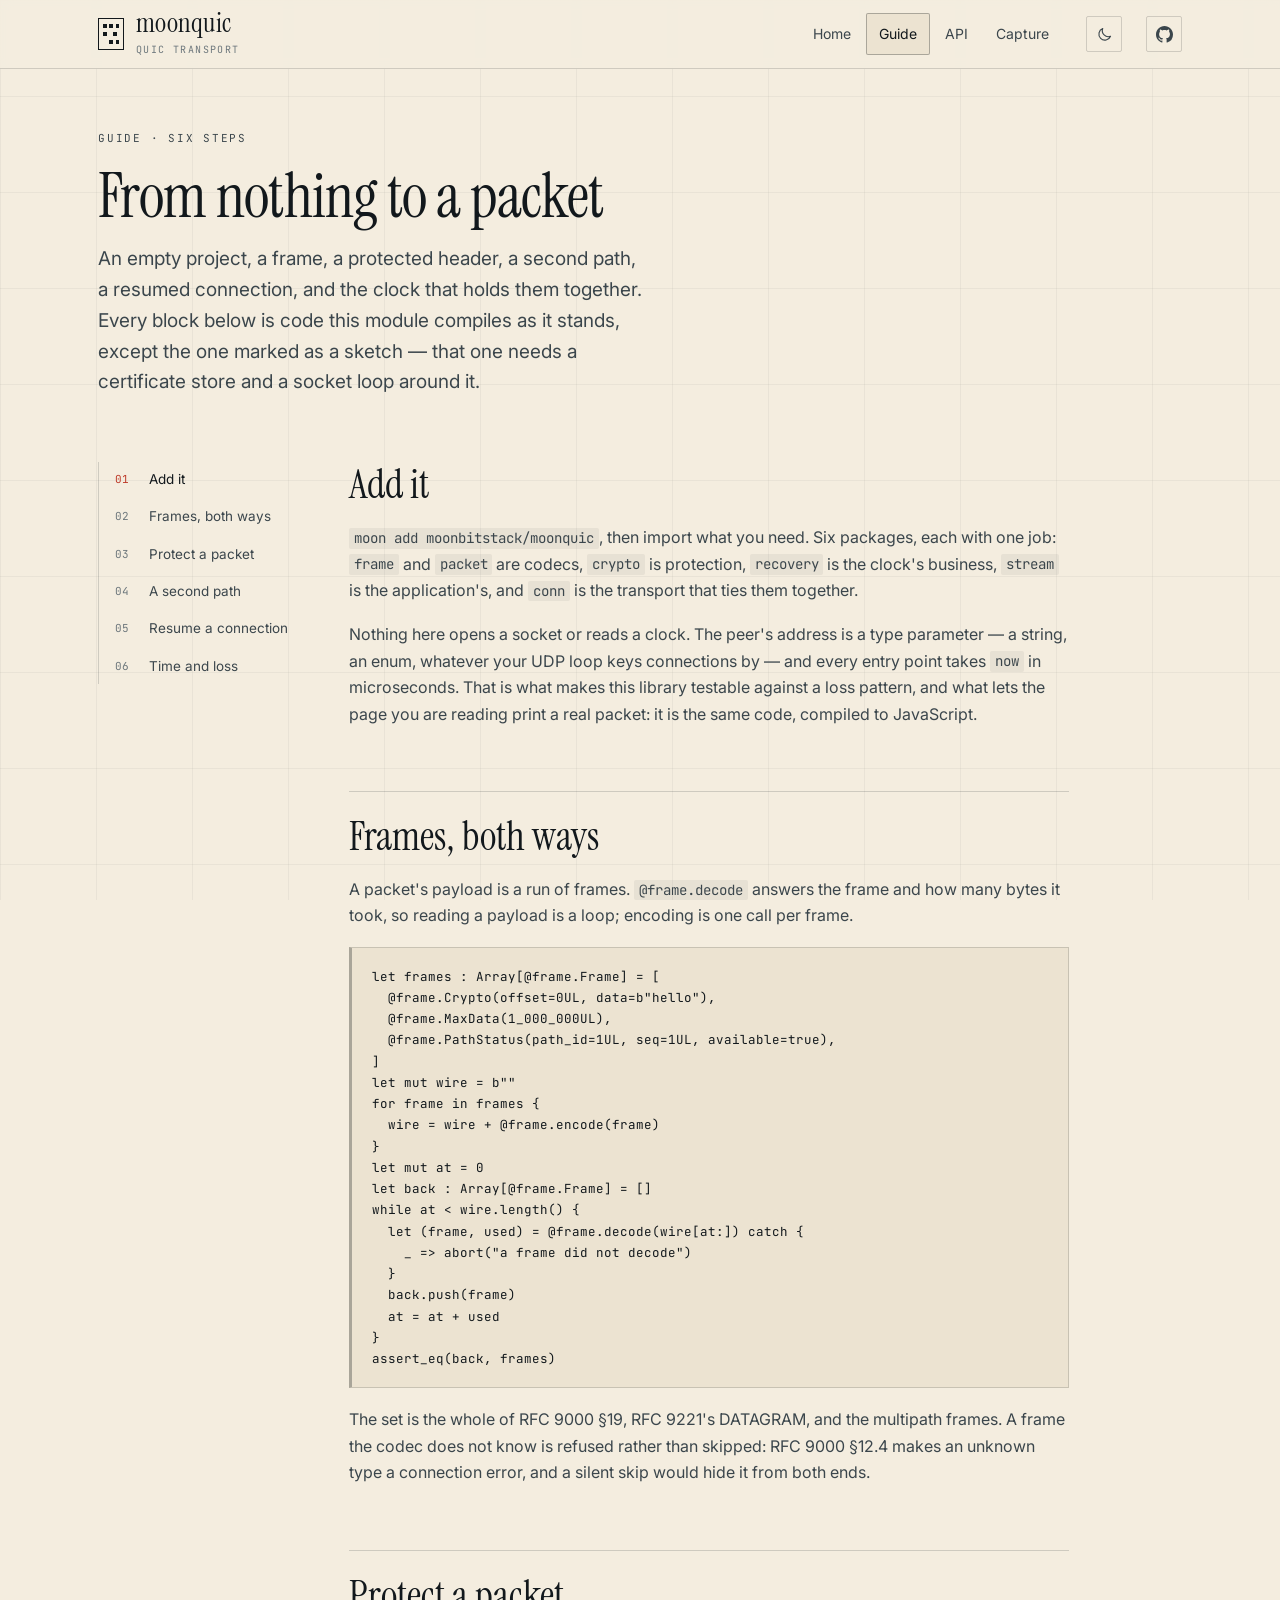
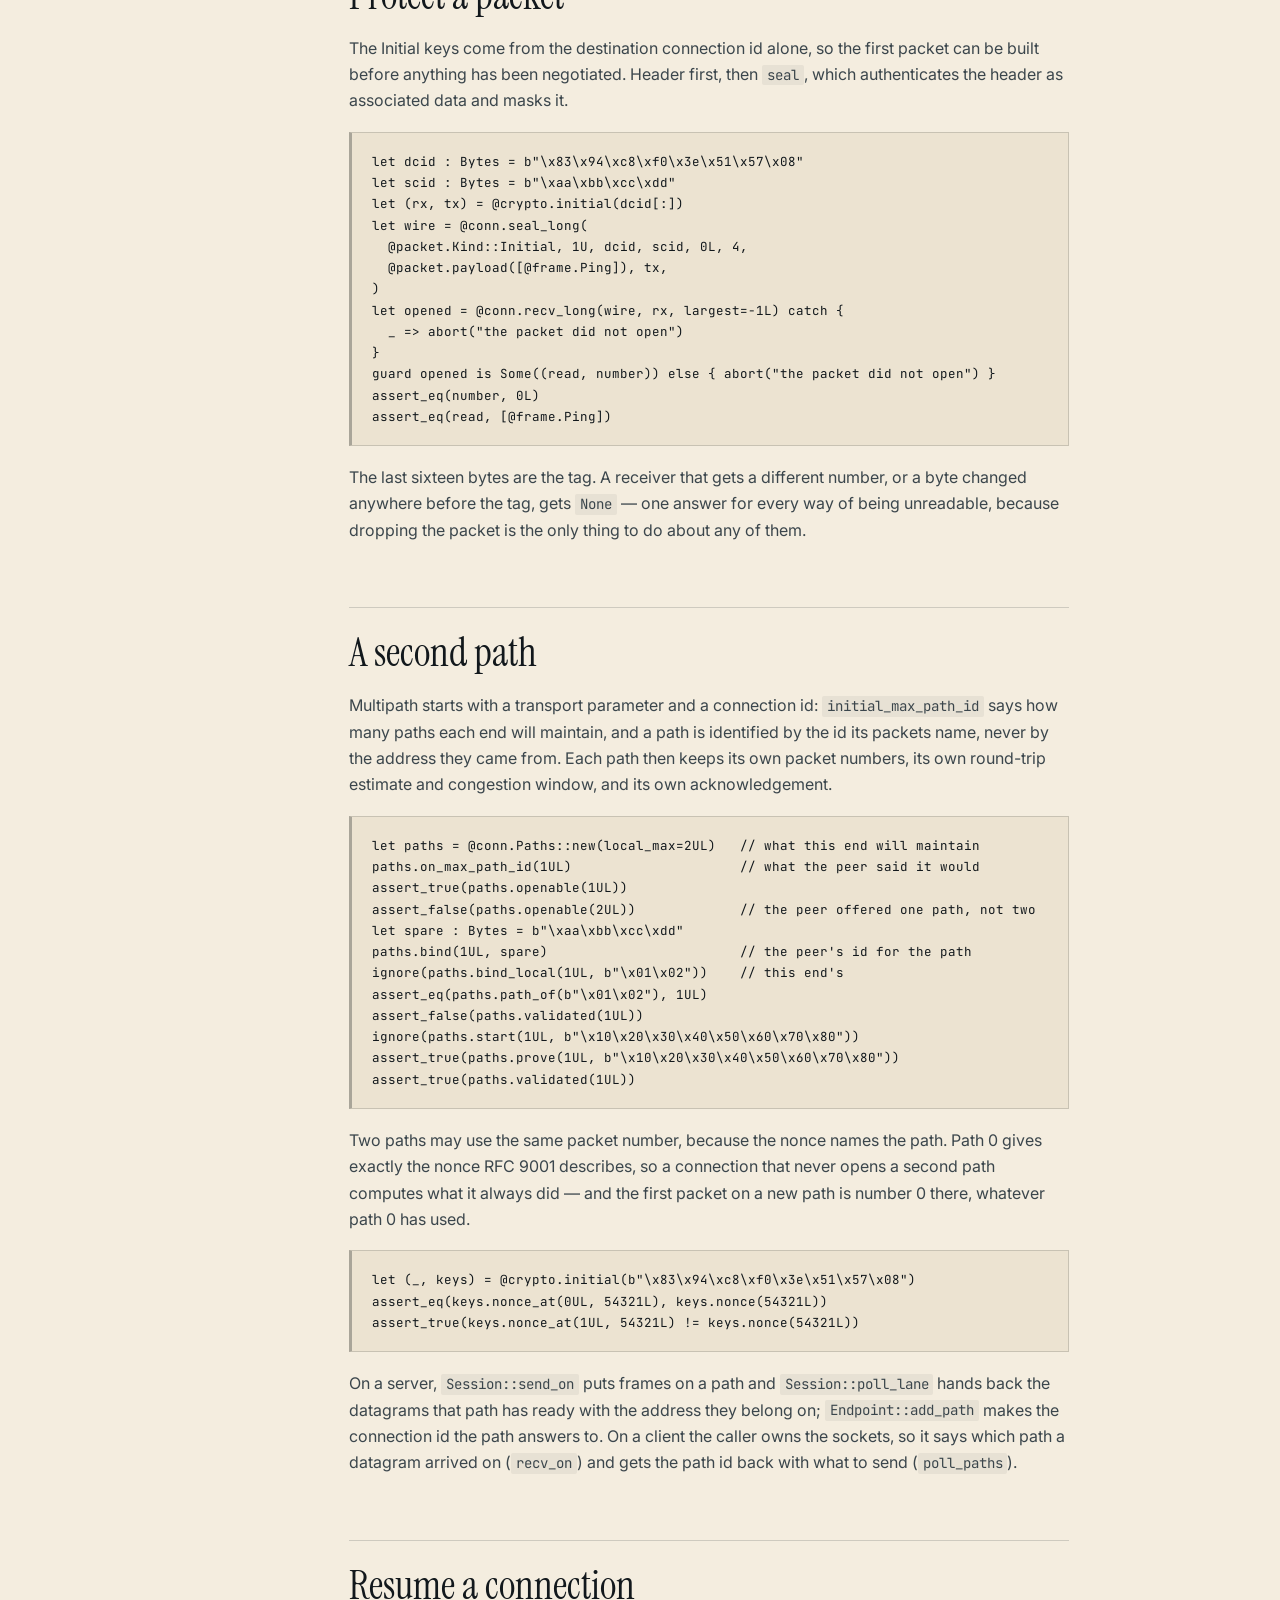
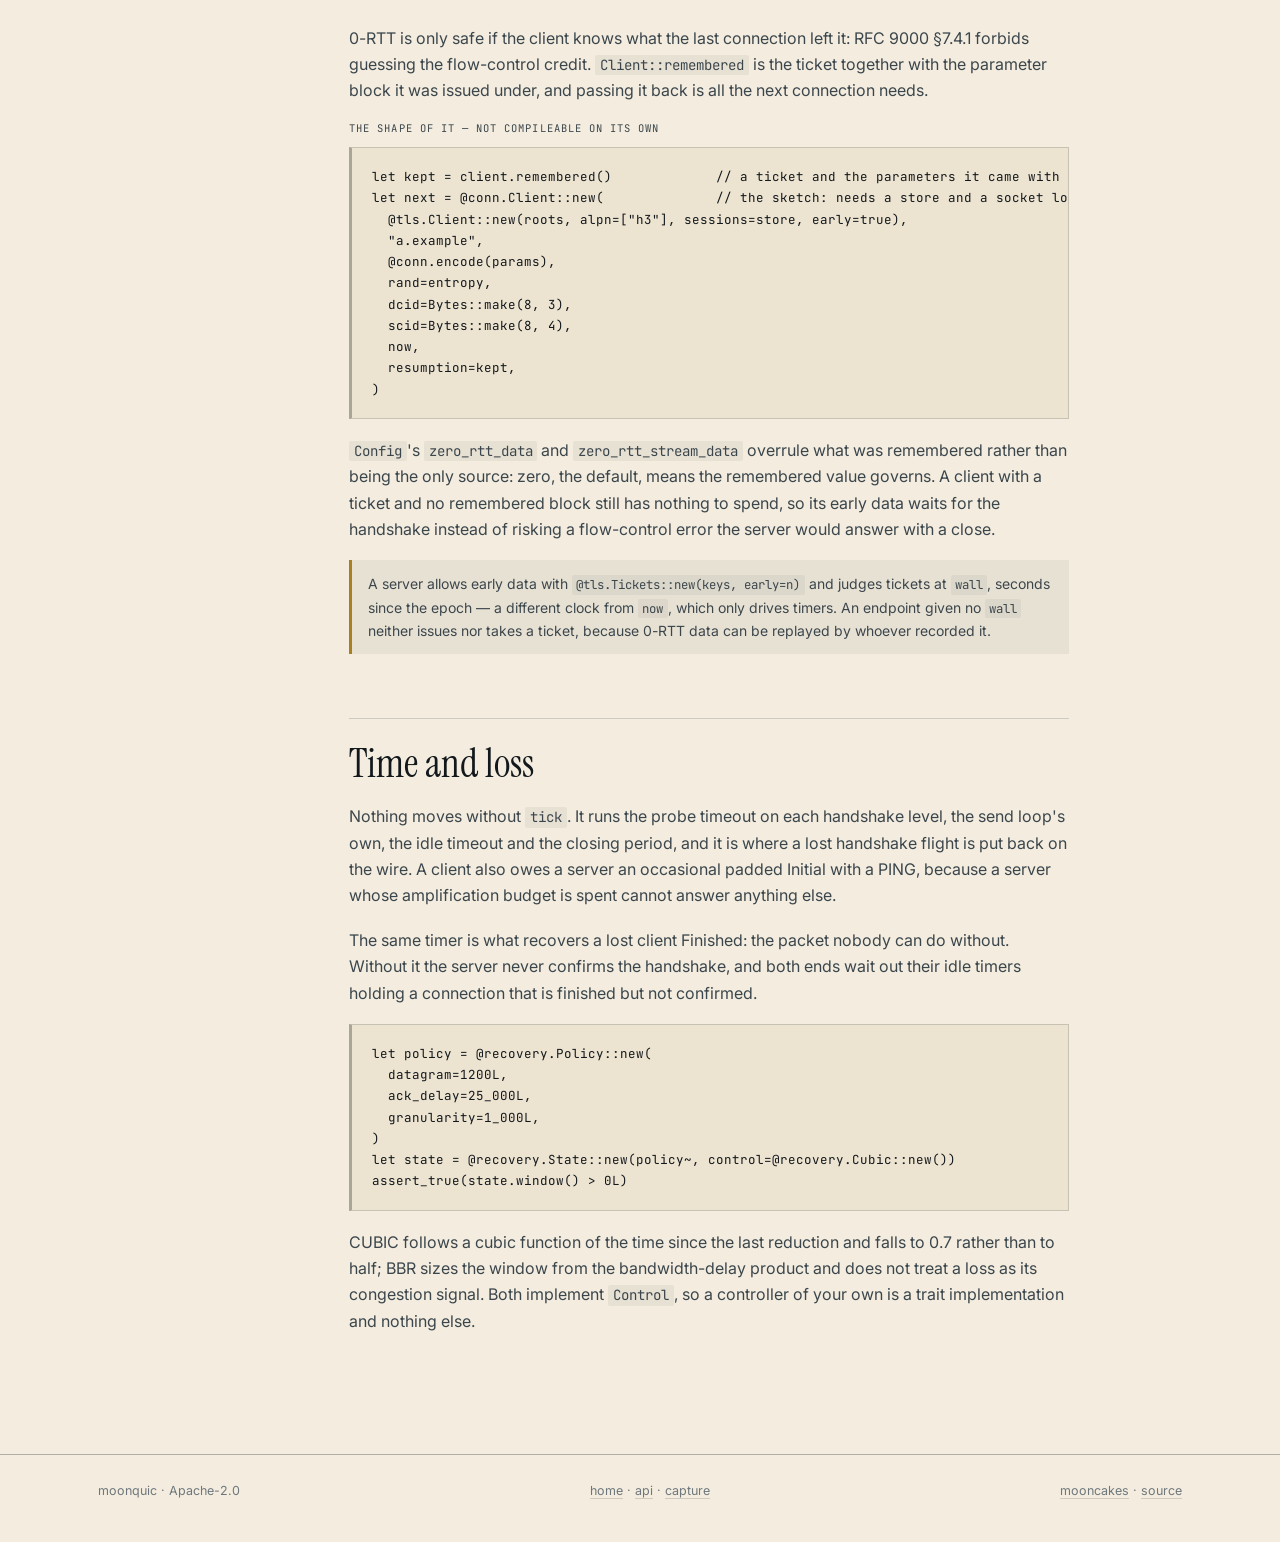
==== docs/guide.html @ 088bb5c2 "feat(docs): a site that treats a packet as a punched card. The design is the protocol's own shape. A" ====
<!doctype html>
<html lang="en" data-theme="light">
<head>
<meta charset="utf-8">
<meta name="viewport" content="width=device-width, initial-scale=1">
<title>Guide — moonquic</title>
<meta name="description" content="From an empty project to a packet, a protected header, a second path and a resumed connection, in the order a reader needs them.">
<meta name="theme-color" content="#f4eddf">
<link rel="icon" href="data:image/svg+xml,%3Csvg xmlns='http://www.w3.org/2000/svg' viewBox='0 0 32 32'%3E%3Crect width='32' height='32' fill='%23f4eddf'/%3E%3Cg fill='%2312181c'%3E%3Crect x='6' y='7' width='5' height='5'/%3E%3Crect x='14' y='7' width='5' height='5'/%3E%3Crect x='22' y='7' width='4' height='5'/%3E%3Crect x='6' y='19' width='5' height='5'/%3E%3Crect x='18' y='19' width='5' height='5'/%3E%3C/g%3E%3C/svg%3E">
<script>
  (function () {
    var KEY = "moonquic-theme", root = document.documentElement;
    var entry = performance.getEntriesByType("navigation")[0];
    try { if (entry && entry.type === "reload") sessionStorage.removeItem(KEY); } catch (e) {}
    var value = null;
    try { value = sessionStorage.getItem(KEY); } catch (e) {}
    if (!value) {
      value = window.matchMedia("(prefers-color-scheme: dark)").matches ? "dark" : "light";
    }
    root.dataset.theme = value;
  })();
</script>
<link rel="preconnect" href="https://fonts.googleapis.com">
<link rel="preconnect" href="https://fonts.gstatic.com" crossorigin>
<link rel="stylesheet" href="https://fonts.googleapis.com/css2?family=Instrument+Serif:ital@0;1&family=Inter:wght@400;500&family=JetBrains+Mono:wght@400;500&display=swap">
<link rel="stylesheet" href="assets/style.css">
</head>
<body>
<a class="skip" href="#main">Skip to content</a>

<header class="masthead">
  <div class="shell masthead__inner">
    <a class="brand" href="./" aria-label="moonquic, home">
      <svg class="brand__mark" viewBox="0 0 26 32" aria-hidden="true">
        <rect x="0.5" y="0.5" width="25" height="31" fill="none" stroke="currentColor" stroke-width="1"></rect>
        <g fill="currentColor">
          <rect x="5" y="6" width="4" height="4"></rect>
          <rect x="11" y="6" width="4" height="4"></rect>
          <rect x="18" y="6" width="3" height="4"></rect>
          <rect x="5" y="14" width="4" height="4"></rect>
          <rect x="15" y="14" width="4" height="4"></rect>
          <rect x="11" y="22" width="4" height="4"></rect>
          <rect x="18" y="22" width="3" height="4"></rect>
        </g>
      </svg>
      <span>
        <span class="brand__word">moonquic</span>
        <span class="brand__sub">quic transport</span>
      </span>
    </a>
    <nav class="nav" aria-label="Sections">
      <a href="./">Home</a>
      <a href="guide.html" aria-current="page">Guide</a>
      <a href="api.html">API</a>
      <a href="capture.html">Capture</a>
    </nav>
    <button class="iconbtn" type="button" data-theme-toggle aria-label="Switch theme" aria-pressed="false">
      <svg class="iconbtn__sun" viewBox="0 0 24 24" fill="none" stroke="currentColor" stroke-width="1.6" stroke-linecap="round" aria-hidden="true">
        <circle cx="12" cy="12" r="4.2"></circle>
        <path d="M12 2.6v2.2M12 19.2v2.2M2.6 12h2.2M19.2 12h2.2M5.3 5.3l1.6 1.6M17.1 17.1l1.6 1.6M18.7 5.3l-1.6 1.6M6.9 17.1l-1.6 1.6"></path>
      </svg>
      <svg class="iconbtn__moon" viewBox="0 0 24 24" fill="none" stroke="currentColor" stroke-width="1.6" stroke-linecap="round" stroke-linejoin="round" aria-hidden="true">
        <path d="M20.5 14.5A8.5 8.5 0 0 1 9.5 3.5a8.5 8.5 0 1 0 11 11z"></path>
      </svg>
    </button>
    <a class="iconbtn" href="https://github.com/moonbitstack/moonquic" aria-label="Repository on GitHub" title="Repository on GitHub">
      <svg viewBox="0 0 16 16" aria-hidden="true"><path fill="currentColor" d="M8 0C3.58 0 0 3.58 0 8c0 3.54 2.29 6.53 5.47 7.59.4.07.55-.17.55-.38 0-.19-.01-.82-.01-1.49-2.01.37-2.53-.49-2.69-.94-.09-.23-.48-.94-.82-1.13-.28-.15-.68-.52-.01-.53.63-.01 1.08.58 1.23.82.72 1.21 1.87.87 2.33.66.07-.52.28-.87.51-1.07-1.78-.2-3.64-.89-3.64-3.95 0-.87.31-1.59.82-2.15-.08-.2-.36-1.02.08-2.12 0 0 .67-.21 2.2.82.64-.18 1.32-.27 2-.27.68 0 1.36.09 2 .27 1.53-1.04 2.2-.82 2.2-.82.44 1.1.16 1.92.08 2.12.51.56.82 1.27.82 2.15 0 3.07-1.87 3.75-3.65 3.95.29.25.54.73.54 1.48 0 1.07-.01 1.93-.01 2.2 0 .21.15.46.55.38A8.013 8.013 0 0 0 16 8c0-4.42-3.58-8-8-8z"></path></svg>
    </a>
  </div>
</header>

<main id="main">
  <div class="shell" style="padding-block:clamp(36px,5vw,60px) 0">
    <header style="max-width:70ch">
      <p class="kicker">guide · six steps</p>
      <h1 class="display" style="font-size:clamp(38px,5.4vw,62px)">From nothing to a packet</h1>
      <p class="lead" style="margin-top:16px">An empty project, a frame, a protected header, a second
        path, a resumed connection, and the clock that holds them together. Every block below is code
        this module compiles as it stands, except the one marked as a sketch — that one needs a
        certificate store and a socket loop around it.</p>
    </header>
  </div>
  <div class="shell doc">
    <nav class="rail" aria-label="This page">
      <ol>
        <li><a href="#install">Add it</a></li>
        <li><a href="#frames">Frames, both ways</a></li>
        <li><a href="#protect">Protect a packet</a></li>
        <li><a href="#paths">A second path</a></li>
        <li><a href="#resume">Resume a connection</a></li>
        <li><a href="#time">Time and loss</a></li>
      </ol>
    </nav>

    <div class="prose">
      <h2 id="install">Add it</h2>
      <p><code>moon add moonbitstack/moonquic</code>, then import what you need. Six packages, each
        with one job: <code>frame</code> and <code>packet</code> are codecs, <code>crypto</code> is
        protection, <code>recovery</code> is the clock's business, <code>stream</code> is the
        application's, and <code>conn</code> is the transport that ties them together.</p>
      <p>Nothing here opens a socket or reads a clock. The peer's address is a type parameter — a
        string, an enum, whatever your UDP loop keys connections by — and every entry point takes
        <code>now</code> in microseconds. That is what makes this library testable against a loss
        pattern, and what lets the page you are reading print a real packet: it is the same code,
        compiled to JavaScript.</p>

      <h2 id="frames">Frames, both ways</h2>
      <p>A packet's payload is a run of frames. <code>@frame.decode</code> answers the frame and how
        many bytes it took, so reading a payload is a loop; encoding is one call per frame.</p>
<pre class="scroll"><code>let frames : Array[@frame.Frame] = [
  @frame.Crypto(offset=0UL, data=b"hello"),
  @frame.MaxData(1_000_000UL),
  @frame.PathStatus(path_id=1UL, seq=1UL, available=true),
]
let mut wire = b""
for frame in frames {
  wire = wire + @frame.encode(frame)
}
let mut at = 0
let back : Array[@frame.Frame] = []
while at &lt; wire.length() {
  let (frame, used) = @frame.decode(wire[at:]) catch {
    _ => abort("a frame did not decode")
  }
  back.push(frame)
  at = at + used
}
assert_eq(back, frames)</code></pre>
      <p>The set is the whole of RFC 9000 §19, RFC 9221's DATAGRAM, and the multipath frames. A frame
        the codec does not know is refused rather than skipped: RFC 9000 §12.4 makes an unknown type a
        connection error, and a silent skip would hide it from both ends.</p>

      <h2 id="protect">Protect a packet</h2>
      <p>The Initial keys come from the destination connection id alone, so the first packet can be
        built before anything has been negotiated. Header first, then <code>seal</code>, which
        authenticates the header as associated data and masks it.</p>
<pre class="scroll"><code>let dcid : Bytes = b"\x83\x94\xc8\xf0\x3e\x51\x57\x08"
let scid : Bytes = b"\xaa\xbb\xcc\xdd"
let (rx, tx) = @crypto.initial(dcid[:])
let wire = @conn.seal_long(
  @packet.Kind::Initial, 1U, dcid, scid, 0L, 4,
  @packet.payload([@frame.Ping]), tx,
)
let opened = @conn.recv_long(wire, rx, largest=-1L) catch {
  _ => abort("the packet did not open")
}
guard opened is Some((read, number)) else { abort("the packet did not open") }
assert_eq(number, 0L)
assert_eq(read, [@frame.Ping])</code></pre>
      <p>The last sixteen bytes are the tag. A receiver that gets a different number, or a byte
        changed anywhere before the tag, gets <code>None</code> — one answer for every way of being
        unreadable, because dropping the packet is the only thing to do about any of them.</p>

      <h2 id="paths">A second path</h2>
      <p>Multipath starts with a transport parameter and a connection id: <code>initial_max_path_id</code>
        says how many paths each end will maintain, and a path is identified by the id its packets
        name, never by the address they came from. Each path then keeps its own packet numbers, its own
        round-trip estimate and congestion window, and its own acknowledgement.</p>
<pre class="scroll"><code>let paths = @conn.Paths::new(local_max=2UL)   // what this end will maintain
paths.on_max_path_id(1UL)                     // what the peer said it would
assert_true(paths.openable(1UL))
assert_false(paths.openable(2UL))             // the peer offered one path, not two
let spare : Bytes = b"\xaa\xbb\xcc\xdd"
paths.bind(1UL, spare)                        // the peer's id for the path
ignore(paths.bind_local(1UL, b"\x01\x02"))    // this end's
assert_eq(paths.path_of(b"\x01\x02"), 1UL)
assert_false(paths.validated(1UL))
ignore(paths.start(1UL, b"\x10\x20\x30\x40\x50\x60\x70\x80"))
assert_true(paths.prove(1UL, b"\x10\x20\x30\x40\x50\x60\x70\x80"))
assert_true(paths.validated(1UL))</code></pre>
      <p>Two paths may use the same packet number, because the nonce names the path. Path 0 gives
        exactly the nonce RFC 9001 describes, so a connection that never opens a second path computes
        what it always did — and the first packet on a new path is number 0 there, whatever path 0 has
        used.</p>
<pre class="scroll"><code>let (_, keys) = @crypto.initial(b"\x83\x94\xc8\xf0\x3e\x51\x57\x08")
assert_eq(keys.nonce_at(0UL, 54321L), keys.nonce(54321L))
assert_true(keys.nonce_at(1UL, 54321L) != keys.nonce(54321L))</code></pre>
      <p>On a server, <code>Session::send_on</code> puts frames on a path and
        <code>Session::poll_lane</code> hands back the datagrams that path has ready with the address
        they belong on; <code>Endpoint::add_path</code> makes the connection id the path answers to. On
        a client the caller owns the sockets, so it says which path a datagram arrived on
        (<code>recv_on</code>) and gets the path id back with what to send (<code>poll_paths</code>).</p>

      <h2 id="resume">Resume a connection</h2>
      <p>0-RTT is only safe if the client knows what the last connection left it: RFC 9000 §7.4.1
        forbids guessing the flow-control credit. <code>Client::remembered</code> is the ticket
        together with the parameter block it was issued under, and passing it back is all the next
        connection needs.</p>
<p class="sketchlabel">The shape of it — not compileable on its own</p>
<pre class="scroll"><code>let kept = client.remembered()             // a ticket and the parameters it came with
let next = @conn.Client::new(              // the sketch: needs a store and a socket loop
  @tls.Client::new(roots, alpn=["h3"], sessions=store, early=true),
  "a.example",
  @conn.encode(params),
  rand=entropy,
  dcid=Bytes::make(8, 3),
  scid=Bytes::make(8, 4),
  now,
  resumption=kept,
)</code></pre>
      <p><code>Config</code>'s <code>zero_rtt_data</code> and <code>zero_rtt_stream_data</code> overrule
        what was remembered rather than being the only source: zero, the default, means the remembered
        value governs. A client with a ticket and no remembered block still has nothing to spend, so
        its early data waits for the handshake instead of risking a flow-control error the server would
        answer with a close.</p>
      <p class="note">A server allows early data with <code>@tls.Tickets::new(keys, early=n)</code> and
        judges tickets at <code>wall</code>, seconds since the epoch — a different clock from
        <code>now</code>, which only drives timers. An endpoint given no <code>wall</code> neither
        issues nor takes a ticket, because 0-RTT data can be replayed by whoever recorded it.</p>

      <h2 id="time">Time and loss</h2>
      <p>Nothing moves without <code>tick</code>. It runs the probe timeout on each handshake level,
        the send loop's own, the idle timeout and the closing period, and it is where a lost handshake
        flight is put back on the wire. A client also owes a server an occasional padded Initial with a
        PING, because a server whose amplification budget is spent cannot answer anything else.</p>
      <p>The same timer is what recovers a lost client Finished: the packet nobody can do without.
        Without it the server never confirms the handshake, and both ends wait out their idle timers
        holding a connection that is finished but not confirmed.</p>
<pre class="scroll"><code>let policy = @recovery.Policy::new(
  datagram=1200L,
  ack_delay=25_000L,
  granularity=1_000L,
)
let state = @recovery.State::new(policy~, control=@recovery.Cubic::new())
assert_true(state.window() > 0L)</code></pre>
      <p>CUBIC follows a cubic function of the time since the last reduction and falls to 0.7 rather
        than to half; BBR sizes the window from the bandwidth-delay product and does not treat a loss
        as its congestion signal. Both implement <code>Control</code>, so a controller of your own is
        a trait implementation and nothing else.</p>
    </div>
  </div>
</main>

<footer class="colophon">
  <div class="shell colophon__row">
    <span>moonquic · Apache-2.0</span>
    <span><a href="./">home</a> · <a href="api.html">api</a> · <a href="capture.html">capture</a></span>
    <span><a href="https://mooncakes.io/docs/moonbitstack/moonquic">mooncakes</a> · <a href="https://github.com/moonbitstack/moonquic">source</a></span>
  </div>
</footer>

<script src="assets/theme.js" defer></script>
<script>
  (function () {
    var links = Array.prototype.slice.call(document.querySelectorAll(".rail a"));
    var targets = links
      .map(function (link) {
        return document.getElementById(link.getAttribute("href").slice(1));
      })
      .filter(Boolean);
    if (!targets.length) {
      return;
    }
    var mark = function () {
      var at = window.scrollY + 140;
      var here = 0;
      targets.forEach(function (target, index) {
        if (target.offsetTop <= at) {
          here = index;
        }
      });
      links.forEach(function (link, index) {
        link.classList.toggle("is-here", index === here);
      });
    };
    window.addEventListener("scroll", mark, { passive: true });
    mark();
  })();
</script>
</body>
</html>
---- docs/assets/style.css ----
/* moonquic — a printed manual for a wire protocol.
   Paper, ink, and three signal colours: zhu for path 0, qing for path 1, jin for 0-RTT. */

:root {
  color-scheme: light dark;
  --paper: #f4eddf;
  --paper-2: #ece3d1;
  --paper-3: #e2d7c1;
  --ink: #12181c;
  --ink-2: #3b464c;
  --ink-3: #6d777c;
  --rule: rgba(18, 24, 28, 0.16);
  --rule-2: rgba(18, 24, 28, 0.3);
  --zhu: #bd3a29;
  --qing: #1c6a66;
  --jin: #a8801f;
  --shade: rgba(18, 24, 28, 0.05);
  --card: #f7f1e3;
  --hole: #16262e;
  --serif: "Instrument Serif", "Iowan Old Style", Georgia, serif;
  --sans: "Inter", "Helvetica Neue", Arial, sans-serif;
  --mono: "JetBrains Mono", "SFMono-Regular", Consolas, monospace;
  --step: 8px;
}

html[data-theme="dark"] {
  --paper: #0e1417;
  --paper-2: #151d21;
  --paper-3: #1d262b;
  --ink: #ece5d7;
  --ink-2: #bdb6a8;
  --ink-3: #83817a;
  --rule: rgba(236, 229, 215, 0.18);
  --rule-2: rgba(236, 229, 215, 0.34);
  --zhu: #e0654f;
  --qing: #56b0a7;
  --jin: #dcb057;
  --shade: rgba(236, 229, 215, 0.06);
  --card: #e8dfcc;
  --hole: #101a20;
}

*,
*::before,
*::after {
  box-sizing: border-box;
}

html {
  font-variant-ligatures: no-contextual;
  scroll-behavior: smooth;
}

button,
input,
select,
textarea {
  font-variant-ligatures: no-contextual;
}

@supports selector(::-webkit-scrollbar) {
  html::-webkit-scrollbar {
    width: 11px;
    height: 11px;
  }

  html::-webkit-scrollbar-track {
    background: var(--paper-2);
    border-left: 1px solid var(--rule);
  }

  html::-webkit-scrollbar-thumb {
    border-radius: 99px;
    border: 3px solid transparent;
    background-clip: content-box;
    background-color: color-mix(in srgb, var(--ink) 26%, transparent);
  }

  html.at-top::-webkit-scrollbar-thumb {
    background-color: transparent;
  }
}

@supports not selector(::-webkit-scrollbar) {
  html {
    scrollbar-width: thin;
    scrollbar-color: color-mix(in srgb, var(--ink) 26%, transparent) transparent;
  }

  html.at-top {
    scrollbar-color: transparent transparent;
  }
}

body {
  margin: 0;
  background: var(--paper);
  color: var(--ink);
  font-family: var(--sans);
  font-size: 16px;
  line-height: 1.65;
  -webkit-font-smoothing: antialiased;
}

/* A hairline grid, the way a technical drawing carries its own measure. */
body::before {
  content: "";
  position: fixed;
  inset: 0;
  pointer-events: none;
  z-index: 0;
  background-image: linear-gradient(to right, var(--rule) 1px, transparent 1px),
    linear-gradient(to bottom, var(--rule) 1px, transparent 1px);
  background-size: calc(var(--step) * 12) calc(var(--step) * 12);
  opacity: 0.28;
}

.shell {
  position: relative;
  z-index: 1;
  width: min(1180px, 100%);
  margin: 0 auto;
  padding-inline: clamp(20px, 4vw, 48px);
}

a {
  color: inherit;
  text-decoration-color: var(--rule-2);
  text-underline-offset: 3px;
}

a:hover {
  text-decoration-color: var(--zhu);
}

.skip {
  position: absolute;
  left: -999px;
}

.skip:focus {
  left: 12px;
  top: 12px;
  background: var(--paper);
  padding: 8px 12px;
  border: 1px solid var(--rule-2);
  z-index: 40;
}

/* ── masthead ─────────────────────────────────────────────────────────── */

.masthead {
  position: sticky;
  top: 0;
  z-index: 30;
  background: color-mix(in srgb, var(--paper) 92%, transparent);
  backdrop-filter: blur(6px);
  border-bottom: 1px solid var(--rule);
}

.masthead__inner {
  display: flex;
  align-items: center;
  gap: 24px;
  height: 68px;
}

.brand {
  display: flex;
  align-items: center;
  gap: 12px;
  text-decoration: none;
  flex: 0 0 auto;
}

.brand__mark {
  width: 26px;
  height: 32px;
  flex: 0 0 auto;
}

.brand__word {
  font-family: var(--serif);
  font-size: 27px;
  line-height: 1;
  letter-spacing: 0.01em;
}

.brand__sub {
  display: block;
  font-family: var(--mono);
  font-size: 10px;
  letter-spacing: 0.14em;
  color: var(--ink-3);
  text-transform: uppercase;
  margin-top: 3px;
}

.nav {
  display: flex;
  gap: 2px;
  margin-inline-start: auto;
  align-items: center;
}

.nav a {
  text-decoration: none;
  font-size: 14px;
  padding: 8px 12px;
  border: 1px solid transparent;
  border-radius: 2px;
  color: var(--ink-2);
}

.nav a:hover {
  color: var(--ink);
  border-color: var(--rule);
}

.nav a[aria-current="page"] {
  color: var(--ink);
  border-color: var(--rule-2);
  background: var(--paper-2);
}

.iconbtn {
  display: inline-flex;
  align-items: center;
  justify-content: center;
  width: 36px;
  height: 36px;
  padding: 0;
  border: 1px solid var(--rule);
  border-radius: 2px;
  background: transparent;
  color: var(--ink-2);
  cursor: pointer;
}

.iconbtn:hover {
  color: var(--ink);
  border-color: var(--rule-2);
}

.iconbtn svg {
  width: 17px;
  height: 17px;
  display: block;
}

/* The icon is where the click takes you: a sun in the dark page, a moon in the light one. */
html[data-theme="light"] .iconbtn__sun,
html[data-theme="dark"] .iconbtn__moon {
  display: none;
}

/* ── type ─────────────────────────────────────────────────────────────── */

.display {
  font-family: var(--serif);
  font-weight: 400;
  font-size: clamp(38px, 5.6vw, 68px);
  line-height: 1.02;
  letter-spacing: -0.015em;
  margin: 0;
}

.kicker {
  font-family: var(--mono);
  font-size: 11px;
  letter-spacing: 0.16em;
  text-transform: uppercase;
  color: var(--ink-2);
  margin: 0 0 18px;
}

.lead {
  font-size: clamp(17px, 1.5vw, 19px);
  line-height: 1.62;
  color: var(--ink-2);
  max-width: 46ch;
  margin: 0;
}

h2 {
  font-family: var(--serif);
  font-weight: 400;
  font-size: clamp(28px, 3.2vw, 40px);
  line-height: 1.1;
  margin: 0 0 12px;
}

h3 {
  font-size: 15px;
  font-weight: 500;
  margin: 0 0 6px;
}

.section {
  padding-block: clamp(56px, 8vw, 104px);
  border-top: 1px solid var(--rule);
}

.section__head {
  display: grid;
  grid-template-columns: minmax(0, 1fr) minmax(0, 1fr);
  gap: 24px;
  align-items: end;
  margin-bottom: clamp(28px, 4vw, 48px);
}

.section__head p {
  margin: 0;
  color: var(--ink-2);
  font-size: 15px;
  max-width: 44ch;
}

code,
kbd {
  font-family: var(--mono);
  font-size: 0.88em;
  background: var(--shade);
  padding: 0.1em 0.34em;
  border-radius: 2px;
  overflow-wrap: anywhere;
}

/* ── hero ─────────────────────────────────────────────────────────────── */

.hero {
  padding-block: clamp(40px, 6vw, 76px) clamp(32px, 5vw, 64px);
}

.hero__grid {
  display: grid;
  grid-template-columns: minmax(0, 0.95fr) minmax(0, 1.05fr);
  gap: clamp(28px, 4vw, 56px);
  align-items: center;
}

.hero__actions {
  display: flex;
  flex-wrap: wrap;
  gap: 10px;
  margin-top: 28px;
}

.btn {
  display: inline-flex;
  align-items: center;
  gap: 8px;
  padding: 11px 18px 12px;
  border: 1px solid var(--rule-2);
  border-radius: 2px;
  font-size: 14px;
  text-decoration: none;
  color: var(--ink);
  background: transparent;
}

.btn:hover {
  background: var(--paper-2);
  border-color: var(--ink-2);
}

.btn--solid {
  background: var(--ink);
  color: var(--paper);
  border-color: var(--ink);
}

.btn--solid:hover {
  background: var(--zhu);
  border-color: var(--zhu);
  color: var(--paper);
}

.cardframe {
  position: relative;
  border: 1px solid var(--rule-2);
  background: var(--paper-2);
  padding: 10px;
}

.cardframe canvas {
  display: block;
  width: 100%;
  aspect-ratio: 1 / 0.78;
  height: auto;
}

.cardframe__cap {
  display: flex;
  flex-wrap: wrap;
  justify-content: space-between;
  gap: 4px 12px;
  font-family: var(--mono);
  font-size: 10px;
  letter-spacing: 0.04em;
  color: var(--ink-3);
  padding: 8px 2px 2px;
  text-transform: none;
}

/* ── three facts ──────────────────────────────────────────────────────── */

.facts {
  display: grid;
  grid-template-columns: repeat(3, minmax(0, 1fr));
  gap: 1px;
  background: var(--rule);
  border: 1px solid var(--rule);
}

.fact {
  background: var(--paper);
  padding: 22px 20px 26px;
}

.fact svg {
  display: block;
  width: 100%;
  height: auto;
  margin-bottom: 16px;
}

.fact p {
  margin: 0;
  font-size: 14px;
  color: var(--ink-2);
}

/* ── tables ───────────────────────────────────────────────────────────── */

table {
  width: 100%;
  border-collapse: collapse;
  font-size: 14px;
}

th,
td {
  text-align: left;
  padding: 11px 14px 11px 0;
  border-bottom: 1px solid var(--rule);
  vertical-align: top;
}

th {
  font-family: var(--mono);
  font-size: 11px;
  letter-spacing: 0.1em;
  text-transform: uppercase;
  color: var(--ink-3);
  font-weight: 400;
  border-bottom-color: var(--rule-2);
}

td code {
  background: none;
  padding: 0;
  font-size: 13px;
}

.tbl-wrap {
  overflow-x: auto;
  min-width: 0;
}

/* ── code blocks ──────────────────────────────────────────────────────── */

pre {
  margin: 0;
  padding: 18px 20px;
  background: var(--paper-2);
  border: 1px solid var(--rule);
  border-left: 3px solid var(--rule-2);
  overflow: auto;
  font-family: var(--mono);
  font-size: 12.5px;
  line-height: 1.7;
  max-width: 100%;
}

pre code {
  background: none;
  padding: 0;
  font-size: inherit;
  white-space: pre;
}

pre.scroll::-webkit-scrollbar,
.scroll::-webkit-scrollbar {
  width: 8px;
  height: 8px;
}

pre.scroll::-webkit-scrollbar-track,
.scroll::-webkit-scrollbar-track {
  background: transparent;
}

pre.scroll::-webkit-scrollbar-thumb,
.scroll::-webkit-scrollbar-thumb {
  background-color: color-mix(in srgb, var(--ink) 16%, transparent);
  border: 2px solid transparent;
  background-clip: content-box;
  border-radius: 99px;
}

pre.scroll:hover::-webkit-scrollbar-thumb,
.scroll:hover::-webkit-scrollbar-thumb {
  background-color: color-mix(in srgb, var(--ink) 34%, transparent);
}

@supports not selector(::-webkit-scrollbar) {
  pre.scroll,
  .scroll {
    scrollbar-width: thin;
    scrollbar-color: color-mix(in srgb, var(--ink) 22%, transparent) transparent;
  }
}

/* ── guide ────────────────────────────────────────────────────────────── */

.doc {
  display: grid;
  grid-template-columns: minmax(0, 200px) minmax(0, 1fr);
  gap: clamp(24px, 4vw, 64px);
  align-items: start;
  padding-block: clamp(36px, 5vw, 64px);
}

.rail {
  position: sticky;
  top: 92px;
  border-left: 1px solid var(--rule);
  padding-left: 16px;
}

.rail ol {
  list-style: none;
  margin: 0;
  padding: 0;
  display: grid;
  gap: 2px;
  counter-reset: step;
}

.rail a {
  display: grid;
  grid-template-columns: 28px minmax(0, 1fr);
  gap: 6px;
  padding: 6px 8px 6px 0;
  text-decoration: none;
  font-size: 13.5px;
  color: var(--ink-2);
  border-bottom: 1px solid transparent;
}

.rail a::before {
  content: counter(step, decimal-leading-zero);
  counter-increment: step;
  font-family: var(--mono);
  font-size: 11px;
  color: var(--ink-3);
  padding-top: 2px;
}

.rail a:hover {
  color: var(--ink);
}

.rail a.is-here {
  color: var(--ink);
}

.rail a.is-here::before {
  color: var(--zhu);
}

.prose {
  max-width: 72ch;
}

.prose > * + * {
  margin-top: 18px;
}

.prose h2 {
  margin-top: 64px;
  padding-top: 22px;
  border-top: 1px solid var(--rule);
  scroll-margin-top: 88px;
}

.prose h2:first-child {
  margin-top: 0;
  padding-top: 0;
  border-top: 0;
}

.prose p,
.prose li {
  color: var(--ink-2);
}

.prose ul,
.prose ol {
  padding-left: 20px;
}

.prose li + li {
  margin-top: 6px;
}

.note {
  border-left: 3px solid var(--jin);
  background: var(--shade);
  padding: 12px 16px;
  font-size: 14px;
  color: var(--ink-2);
}

/* ── capture page ─────────────────────────────────────────────────────── */

.stagebar {
  display: flex;
  flex-wrap: wrap;
  gap: 8px;
  margin-bottom: 22px;
}

.stagebar button {
  font-family: var(--mono);
  font-size: 11.5px;
  letter-spacing: 0.08em;
  text-transform: uppercase;
  padding: 9px 14px;
  border: 1px solid var(--rule-2);
  background: transparent;
  color: var(--ink-2);
  border-radius: 2px;
  cursor: pointer;
}

.stagebar button[aria-pressed="true"] {
  background: var(--ink);
  color: var(--paper);
  border-color: var(--ink);
}

.capture {
  display: grid;
  grid-template-columns: minmax(0, 1.35fr) minmax(0, 1fr);
  gap: clamp(20px, 3vw, 40px);
  align-items: start;
}

.hex {
  font-family: var(--mono);
  font-size: 11.5px;
  line-height: 1.95;
  letter-spacing: -0.01em;
  border: 1px solid var(--rule);
  background: var(--paper-2);
  padding: 16px 18px;
  overflow: auto;
  max-height: 62vh;
}

.hex .row {
  display: grid;
  grid-template-columns: 42px minmax(0, 1fr);
  gap: 12px;
  white-space: nowrap;
}

.hex .off {
  color: var(--ink-3);
  font-size: 11px;
  padding-top: 1px;
}

.byte {
  display: inline-block;
  padding: 0 2px;
  border-radius: 2px;
  cursor: pointer;
  color: var(--ink-2);
}

.byte.even {
  color: var(--ink);
}

.byte.is-on {
  background: var(--ink);
  color: var(--paper);
}

.byte.is-field {
  background: color-mix(in srgb, var(--zhu) 22%, transparent);
  color: var(--ink);
}

.byte.is-tag {
  background: color-mix(in srgb, var(--jin) 24%, transparent);
}

.legend-row {
  display: flex;
  flex-wrap: wrap;
  gap: 14px;
  font-family: var(--mono);
  font-size: 11px;
  color: var(--ink-3);
  margin-top: 12px;
}

.legend-row i {
  display: inline-block;
  width: 9px;
  height: 9px;
  margin-right: 6px;
  vertical-align: baseline;
  border-radius: 1px;
}

.fields {
  border-top: 1px solid var(--rule-2);
}

.fieldrow {
  display: grid;
  grid-template-columns: 19ch minmax(0, 1fr);
  gap: 4px 14px;
  padding: 11px 2px;
  border-bottom: 1px solid var(--rule);
  cursor: pointer;
  background: transparent;
  border-left: 0;
  border-right: 0;
  border-top: 0;
  width: 100%;
  text-align: left;
  font: inherit;
  color: inherit;
}

.fieldrow:hover,
.fieldrow.is-on {
  background: var(--shade);
}

.fieldrow__name {
  font-size: 13px;
  color: var(--ink);
}

.fieldrow__range {
  font-family: var(--mono);
  font-size: 11px;
  color: var(--ink-3);
}

.fieldrow__value {
  grid-column: 1 / -1;
  font-family: var(--mono);
  font-size: 12px;
  color: var(--ink-2);
  overflow-wrap: anywhere;
}

.fieldrow__note {
  grid-column: 1 / -1;
  font-size: 12.5px;
  color: var(--ink-3);
}

.meter {
  font-family: var(--mono);
  font-size: 11px;
  color: var(--ink-3);
  display: flex;
  gap: 18px;
  flex-wrap: wrap;
  margin-bottom: 14px;
}

.meter b {
  color: var(--ink);
  font-weight: 500;
}

/* ── api ──────────────────────────────────────────────────────────────── */

.apigrid {
  display: grid;
  grid-template-columns: minmax(0, 190px) minmax(0, 1fr);
  gap: clamp(20px, 3vw, 48px);
  align-items: start;
  padding-block: 40px 80px;
}

.pkglist {
  position: sticky;
  top: 92px;
  border-left: 1px solid var(--rule);
  padding-left: 14px;
  font-size: 13.5px;
}

.pkglist a {
  display: flex;
  justify-content: space-between;
  gap: 10px;
  padding: 6px 0;
  text-decoration: none;
  color: var(--ink-2);
  border-bottom: 1px solid var(--rule);
}

.pkglist a span {
  font-family: var(--mono);
  font-size: 11px;
  color: var(--ink-3);
}

.pkgsec {
  border-top: 1px solid var(--rule-2);
  padding-top: 18px;
  margin-top: 46px;
  scroll-margin-top: 88px;
}

.pkgsec:first-of-type {
  margin-top: 0;
}

.pkgsec__head {
  display: flex;
  flex-wrap: wrap;
  align-items: baseline;
  gap: 10px 16px;
  margin-bottom: 14px;
}

.pkgsec__head h2 {
  font-size: 28px;
  margin: 0;
}

.pkgsec__head p {
  margin: 0;
  color: var(--ink-3);
  font-size: 13px;
}

.item {
  padding: 13px 0;
  border-bottom: 1px solid var(--rule);
}

.item__sig {
  font-family: var(--mono);
  font-size: 12.5px;
  line-height: 1.6;
  overflow-wrap: anywhere;
  color: var(--ink);
  margin: 0;
}

.item__sig .kw {
  color: var(--zhu);
}

.item__sig .ty {
  color: var(--qing);
}

.item__doc {
  margin: 6px 0 0;
  font-size: 13.5px;
  color: var(--ink-2);
  max-width: 76ch;
}

.item__tag {
  font-family: var(--mono);
  font-size: 10px;
  letter-spacing: 0.08em;
  text-transform: uppercase;
  color: var(--ink-3);
  border: 1px solid var(--rule);
  padding: 1px 5px;
  border-radius: 2px;
  margin-left: 8px;
  vertical-align: 2px;
}

.apigroup {
  font-family: var(--mono);
  font-size: 10.5px;
  letter-spacing: 0.14em;
  text-transform: uppercase;
  color: var(--ink-3);
  font-weight: 400;
  margin: 26px 0 4px;
  padding-bottom: 6px;
  border-bottom: 1px solid var(--rule-2);
}

.apicount {
  font-family: var(--mono);
  font-size: 11px;
  color: var(--ink-3);
  margin: -6px 0 10px;
}

.itemfields {
  list-style: none;
  margin: 8px 0 0;
  padding: 0;
  display: grid;
  gap: 3px;
  font-size: 13px;
  color: var(--ink-2);
}

.itemfields li {
  display: grid;
  grid-template-columns: minmax(0, 18ch) minmax(0, 1fr);
  gap: 2px 12px;
  padding: 3px 0;
  border-bottom: 1px dotted var(--rule);
}

.itemfields code {
  background: none;
  padding: 0;
  font-size: 12.5px;
  color: var(--ink);
}

.itemfields .shape {
  font-family: var(--mono);
  font-size: 11.5px;
  color: var(--ink-3);
  overflow-wrap: anywhere;
}

.itemfields .fieldnote {
  grid-column: 1 / -1;
  font-size: 12.5px;
  color: var(--ink-3);
}

.sketchlabel {
  font-family: var(--mono);
  font-size: 10.5px;
  letter-spacing: 0.1em;
  text-transform: uppercase;
  color: var(--jin);
  margin: 0 0 -8px;
}

/* ── footer ───────────────────────────────────────────────────────────── */

.colophon {
  border-top: 1px solid var(--rule-2);
  margin-top: 40px;
  padding-block: 26px 40px;
  font-size: 12.5px;
  color: var(--ink-3);
}

.colophon__row {
  display: flex;
  flex-wrap: wrap;
  gap: 14px 28px;
  justify-content: space-between;
}

.colophon a {
  text-decoration: none;
  border-bottom: 1px solid var(--rule);
}

.colophon a:hover {
  border-bottom-color: var(--zhu);
}

/* ── narrow ───────────────────────────────────────────────────────────── */

@media (width <= 900px) {
  .hero__grid,
  .section__head,
  .capture,
  .doc,
  .apigrid {
    grid-template-columns: minmax(0, 1fr);
  }

  .facts {
    grid-template-columns: minmax(0, 1fr);
  }

  .rail,
  .pkglist {
    position: static;
    border-left: 0;
    padding-left: 0;
    border-bottom: 1px solid var(--rule);
    padding-bottom: 12px;
  }

  .rail ol {
    grid-template-columns: repeat(auto-fit, minmax(140px, 1fr));
  }

  .hex {
    max-height: 56vh;
  }
}

@media (width <= 620px) {
  .masthead__inner {
    gap: 6px;
    height: 58px;
  }

  /* The mark alone carries the name at this width; the word returns as soon as there is room. */
  .brand__word,
  .brand__sub {
    display: none;
  }

  .nav {
    gap: 0;
    margin-inline-start: auto;
  }

  .nav a {
    padding: 8px 7px;
    font-size: 12.5px;
  }

  .iconbtn {
    width: 32px;
    height: 32px;
  }

  .fieldrow {
    grid-template-columns: minmax(0, 1fr);
  }

  .display {
    font-size: clamp(38px, 12vw, 56px);
  }
}

@media (prefers-reduced-motion: reduce) {
  html {
    scroll-behavior: auto;
  }

  * {
    animation-duration: 0.001ms !important;
    transition-duration: 0.001ms !important;
  }
}
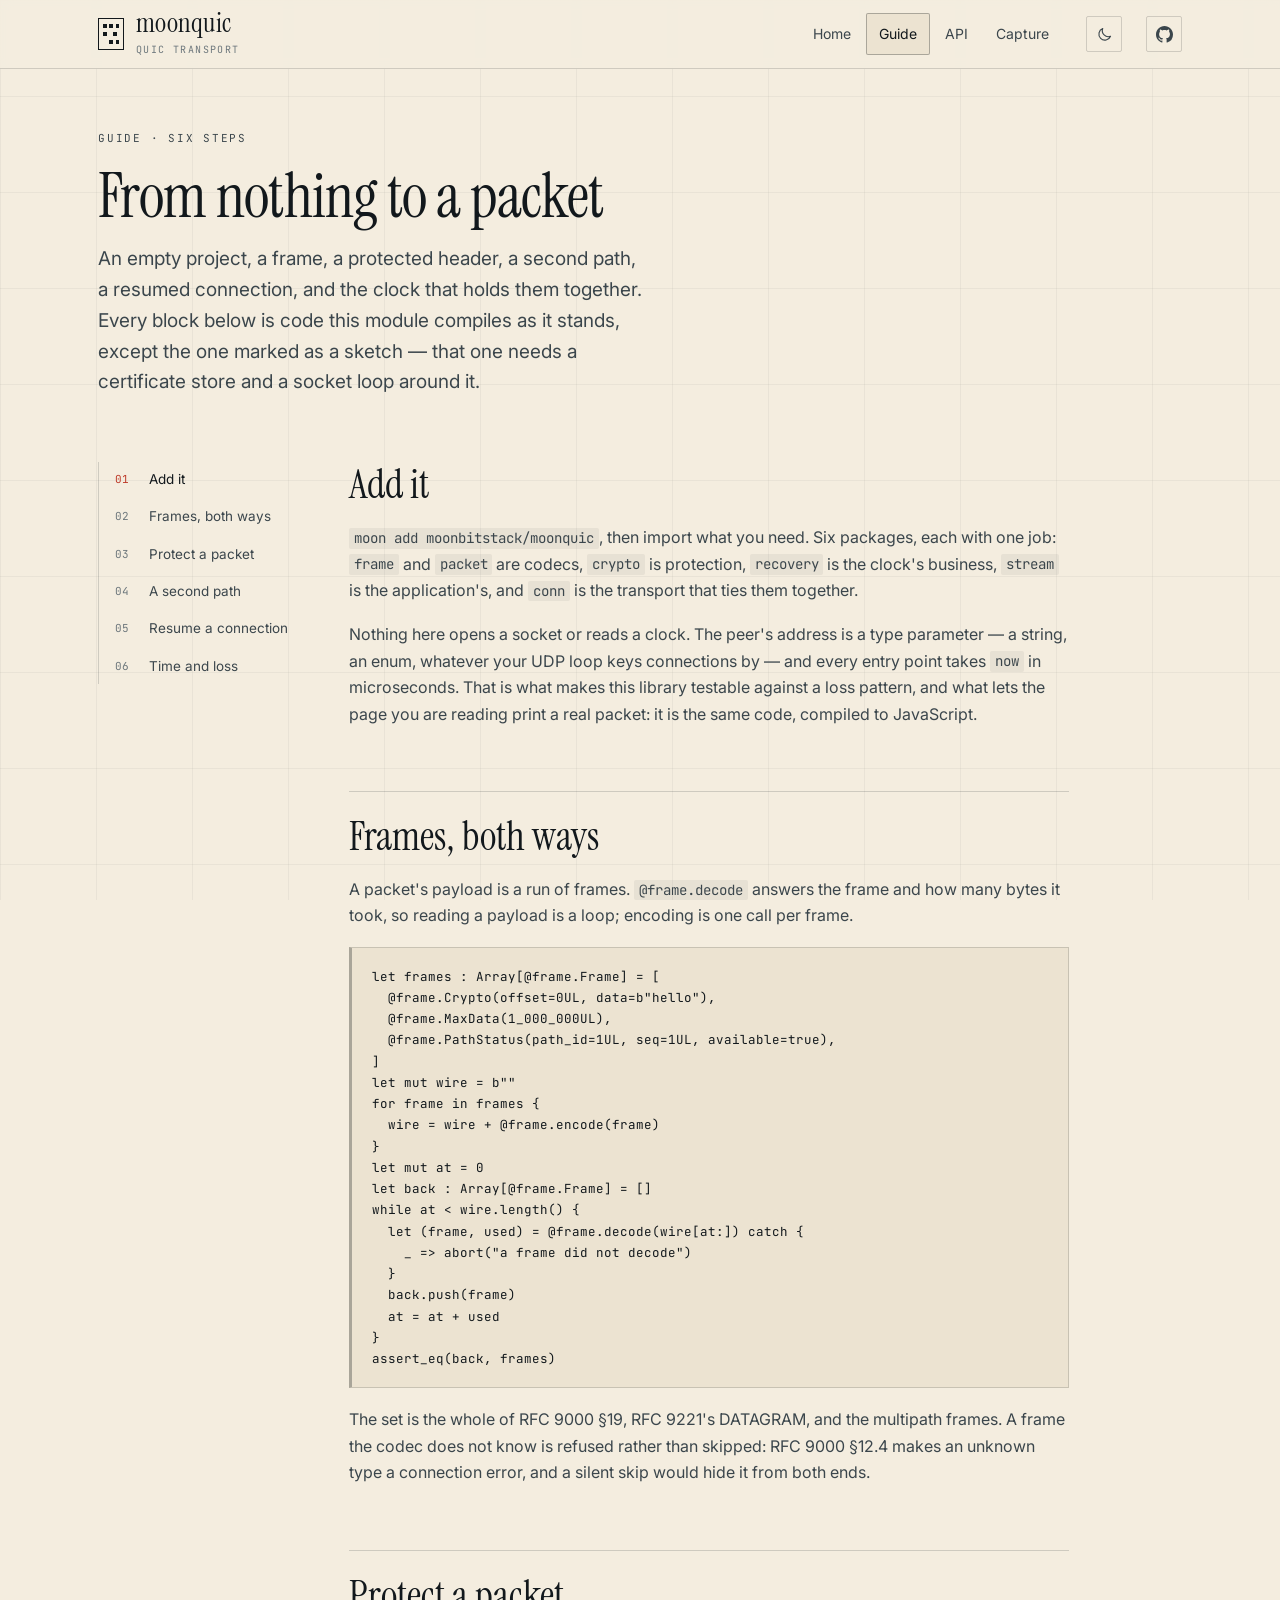
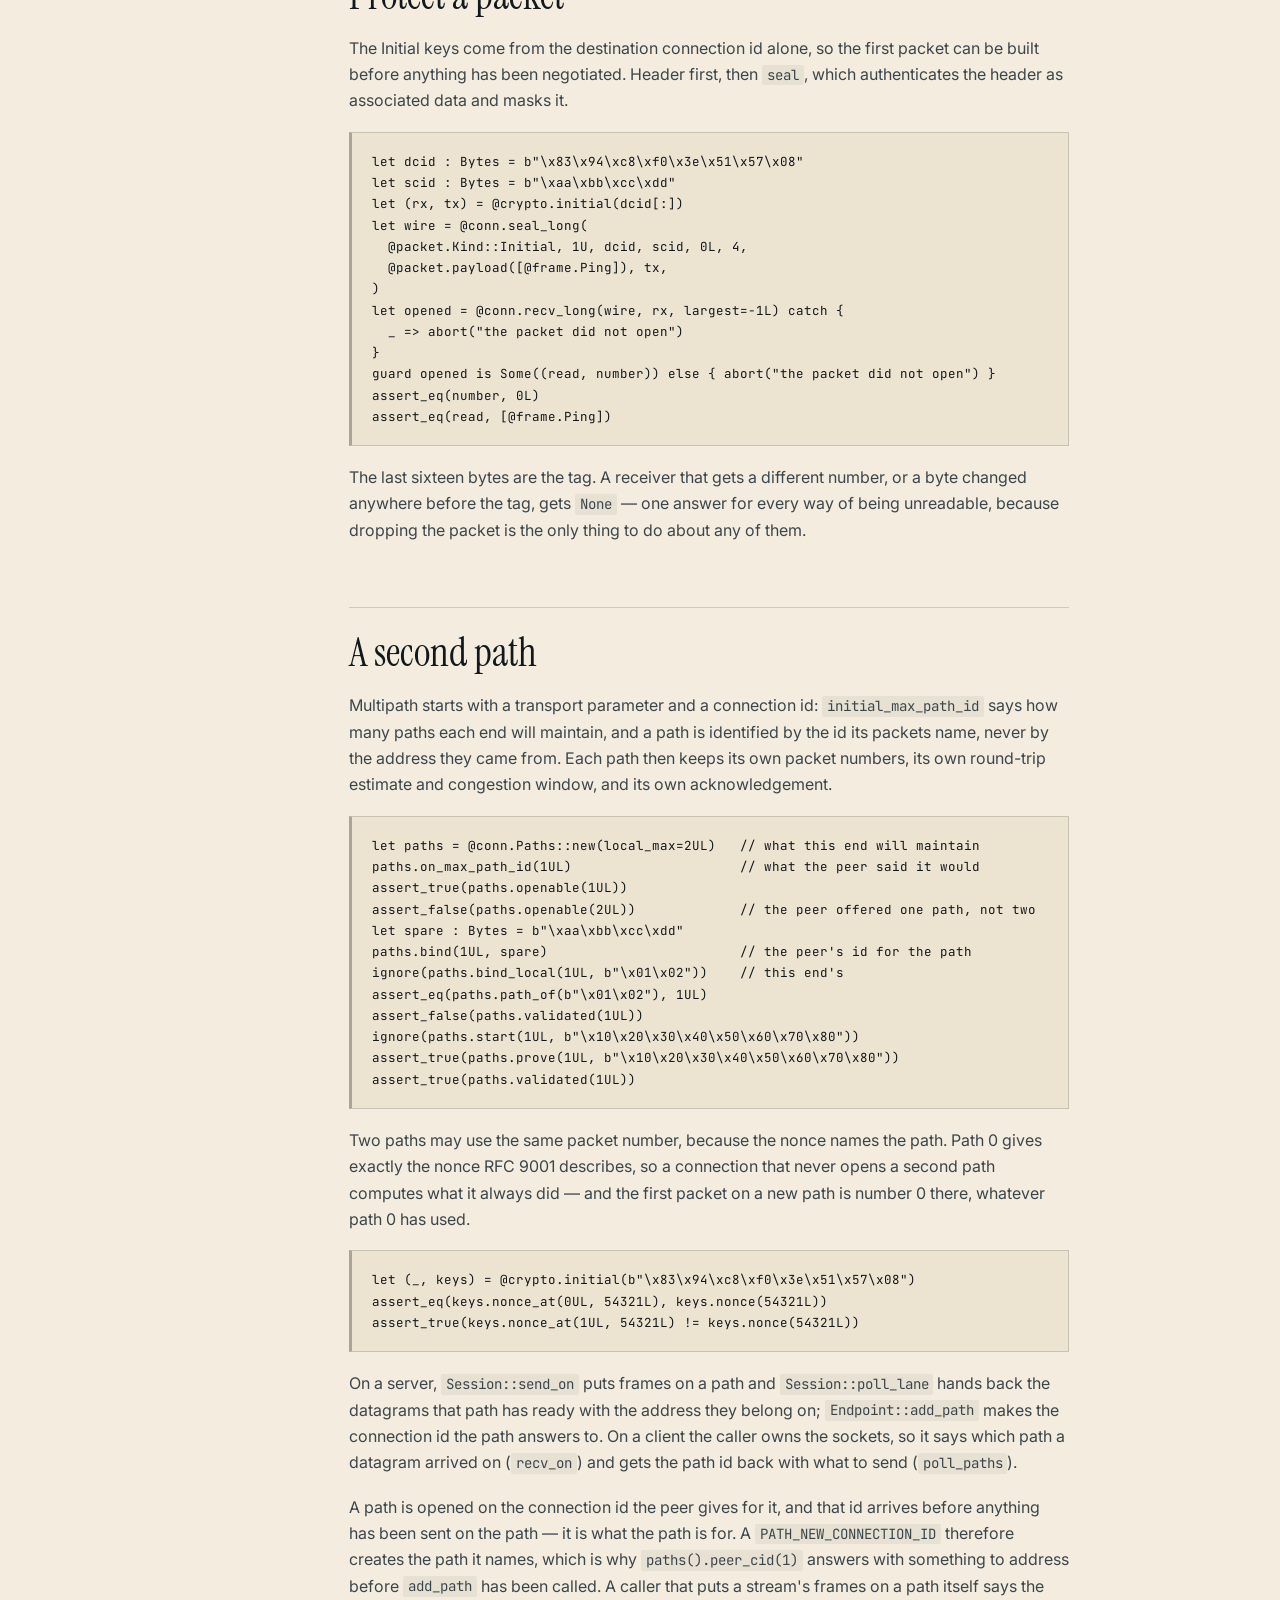
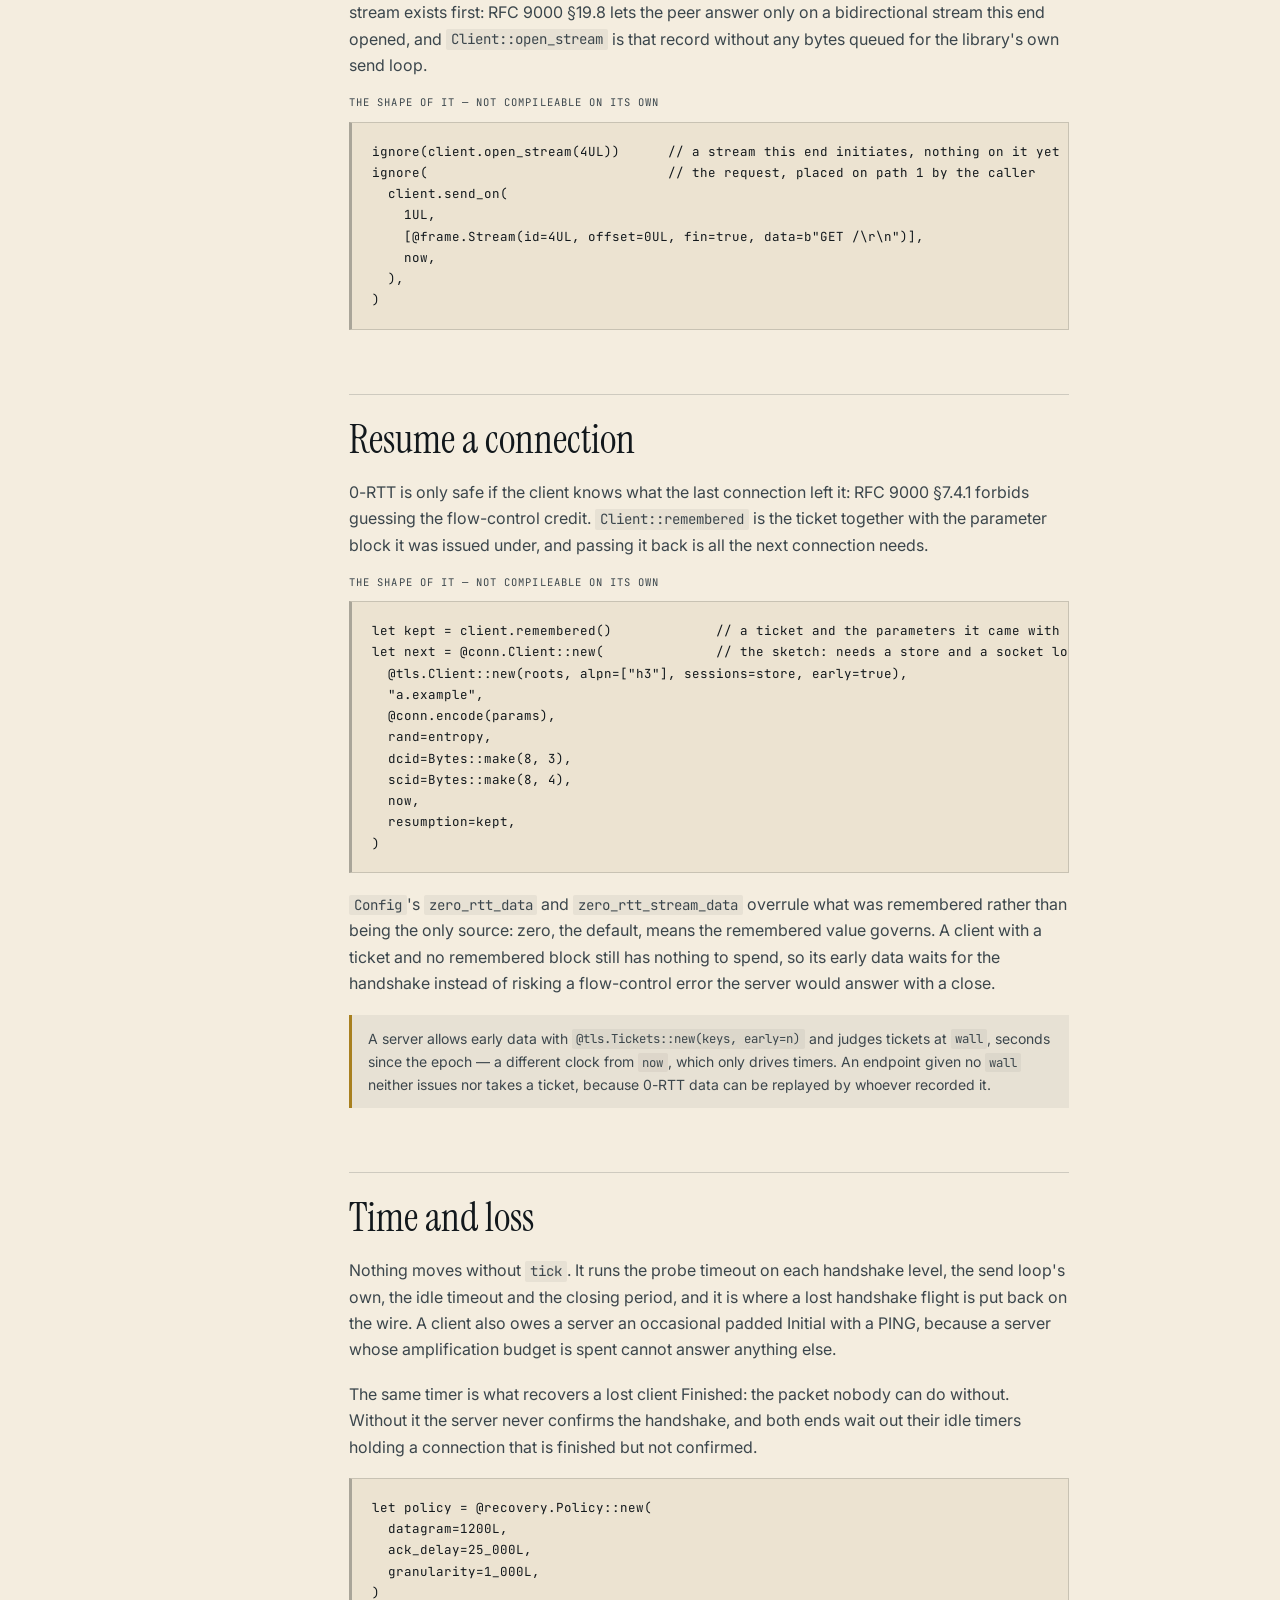
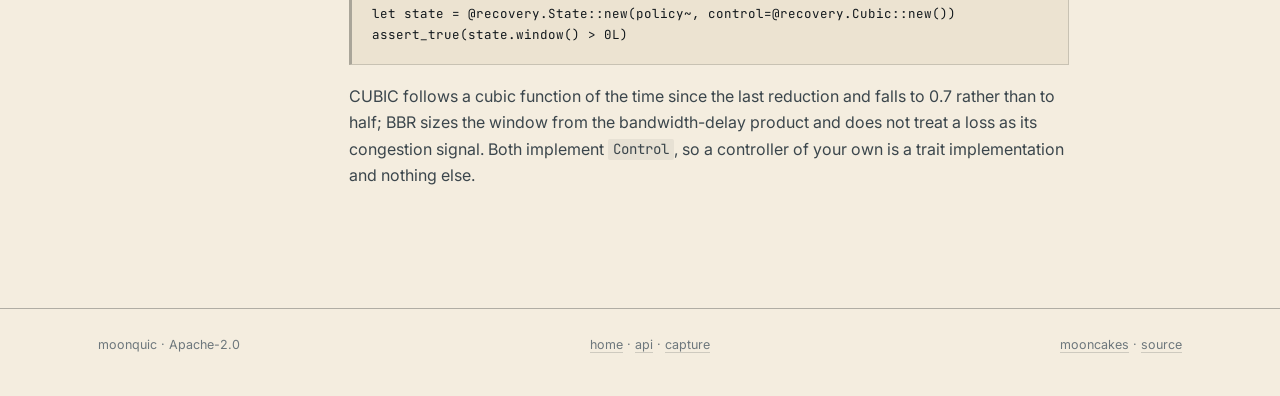
==== commit 0b697ae8: "docs(moonquic): the two live runs, and the id that opens a path. The README's paths section now says" ====
--- a/docs/guide.html
+++ b/docs/guide.html
@@ -180,6 +180,23 @@
         they belong on; <code>Endpoint::add_path</code> makes the connection id the path answers to. On
         a client the caller owns the sockets, so it says which path a datagram arrived on
         (<code>recv_on</code>) and gets the path id back with what to send (<code>poll_paths</code>).</p>
+      <p>A path is opened on the connection id the peer gives for it, and that id arrives before
+        anything has been sent on the path — it is what the path is for. A
+        <code>PATH_NEW_CONNECTION_ID</code> therefore creates the path it names, which is why
+        <code>paths().peer_cid(1)</code> answers with something to address before
+        <code>add_path</code> has been called. A caller that puts a stream's frames on a path itself
+        says the stream exists first: RFC 9000 §19.8 lets the peer answer only on a bidirectional
+        stream this end opened, and <code>Client::open_stream</code> is that record without any bytes
+        queued for the library's own send loop.</p>
+<p class="sketchlabel">The shape of it — not compileable on its own</p>
+<pre class="scroll"><code>ignore(client.open_stream(4UL))      // a stream this end initiates, nothing on it yet
+ignore(                              // the request, placed on path 1 by the caller
+  client.send_on(
+    1UL,
+    [@frame.Stream(id=4UL, offset=0UL, fin=true, data=b"GET /\r\n")],
+    now,
+  ),
+)</code></pre>
 
       <h2 id="resume">Resume a connection</h2>
       <p>0-RTT is only safe if the client knows what the last connection left it: RFC 9000 §7.4.1
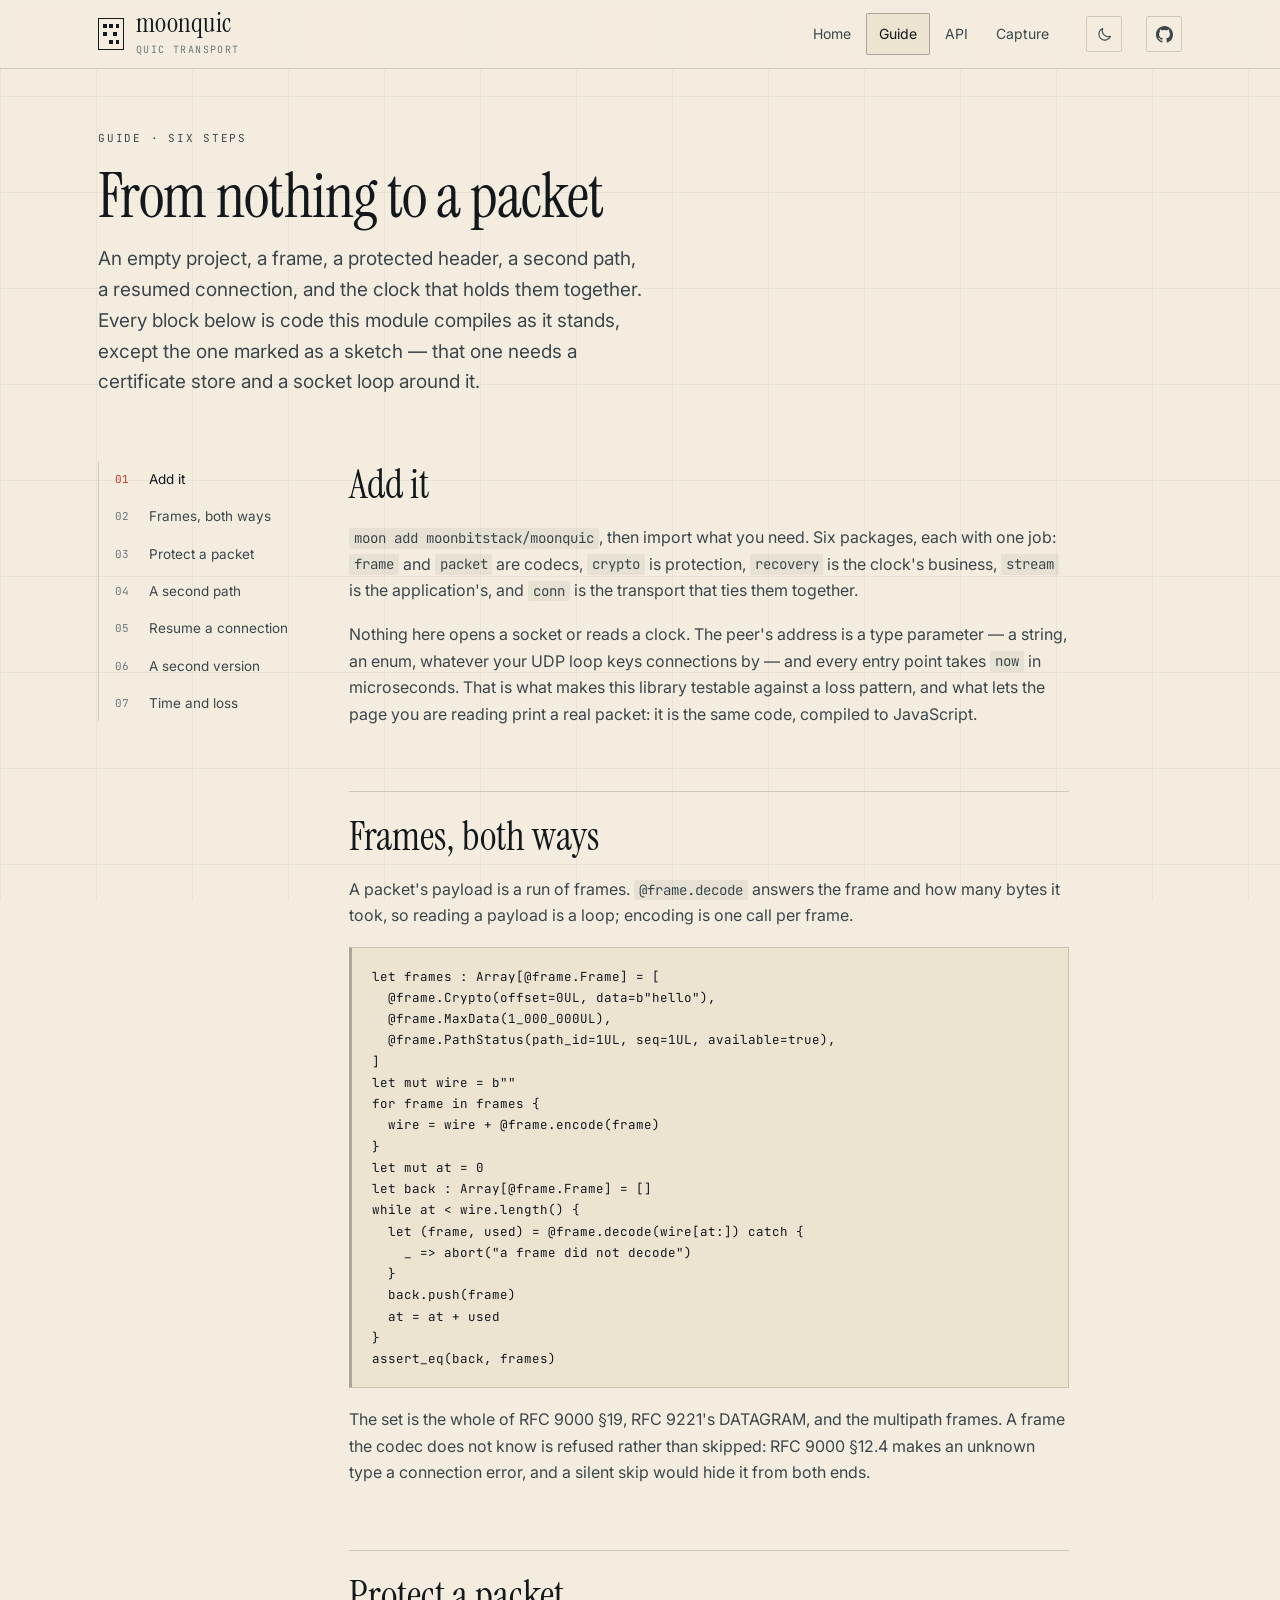
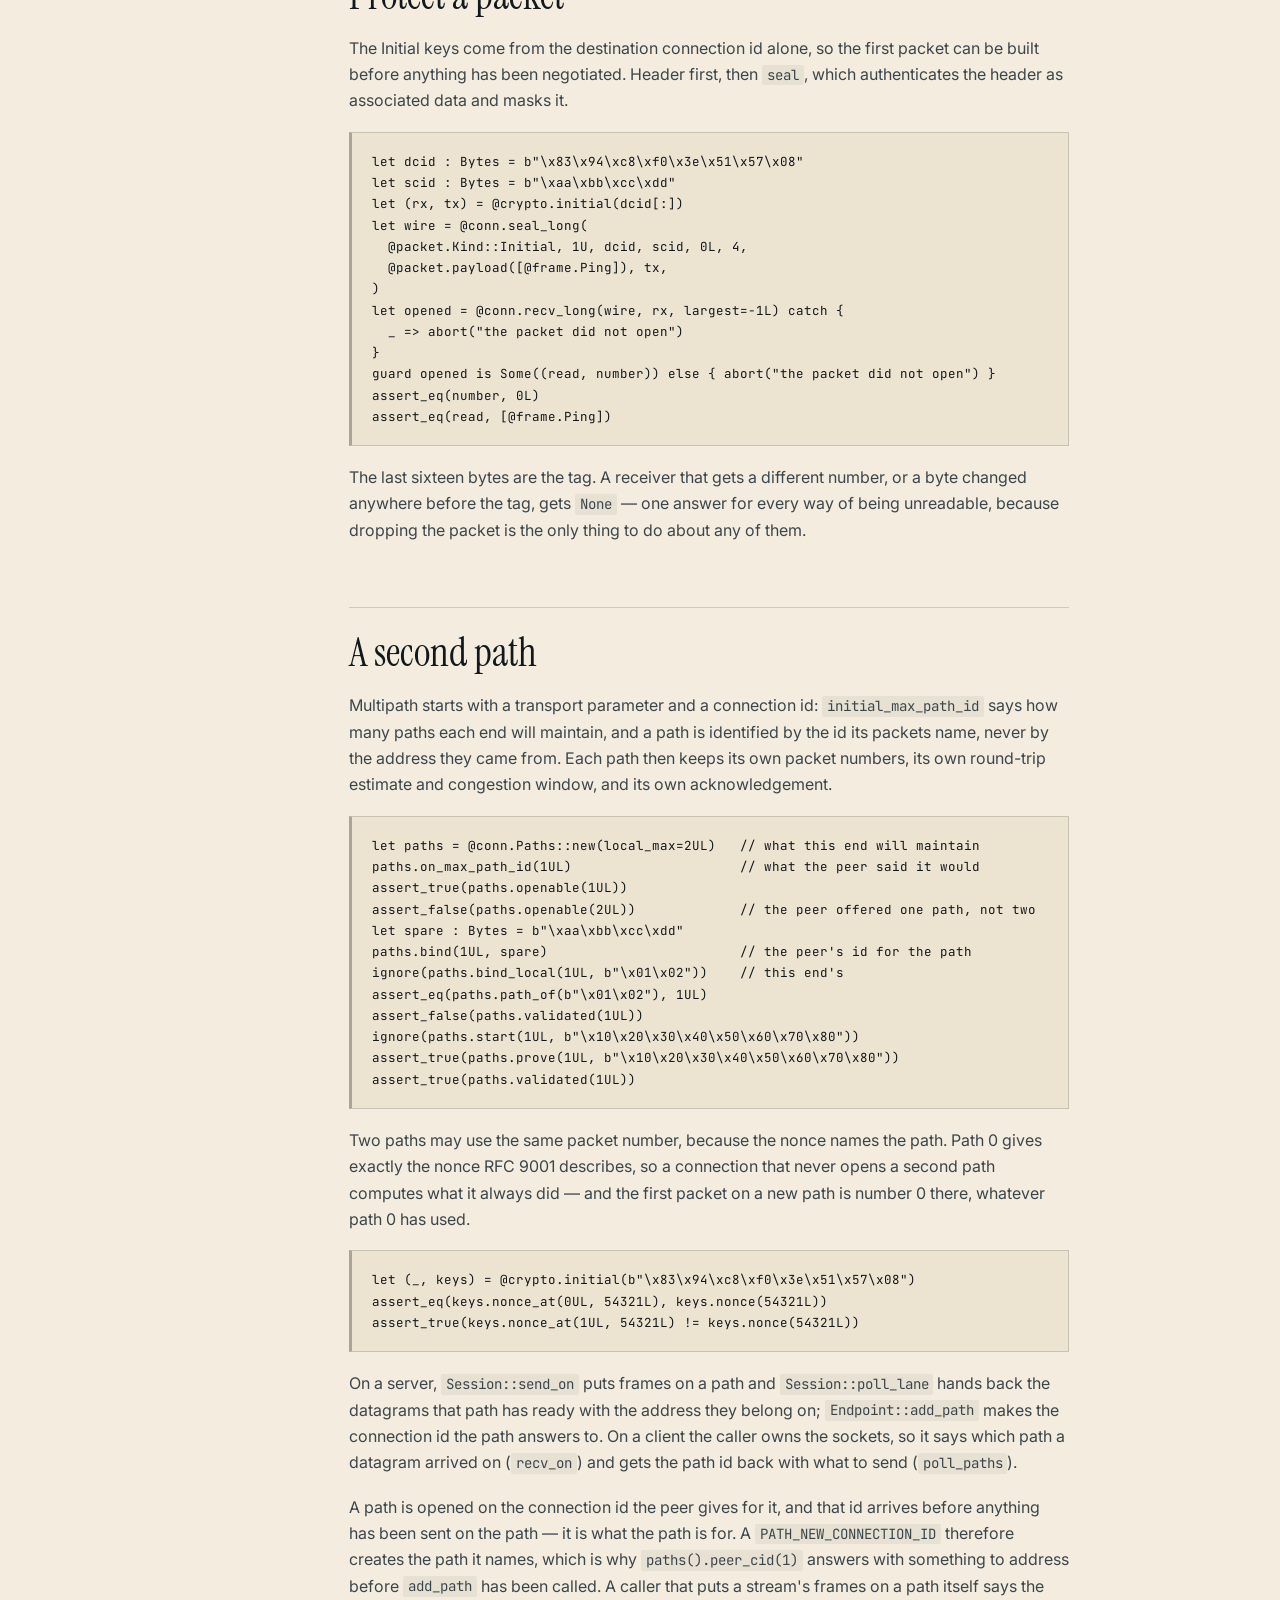
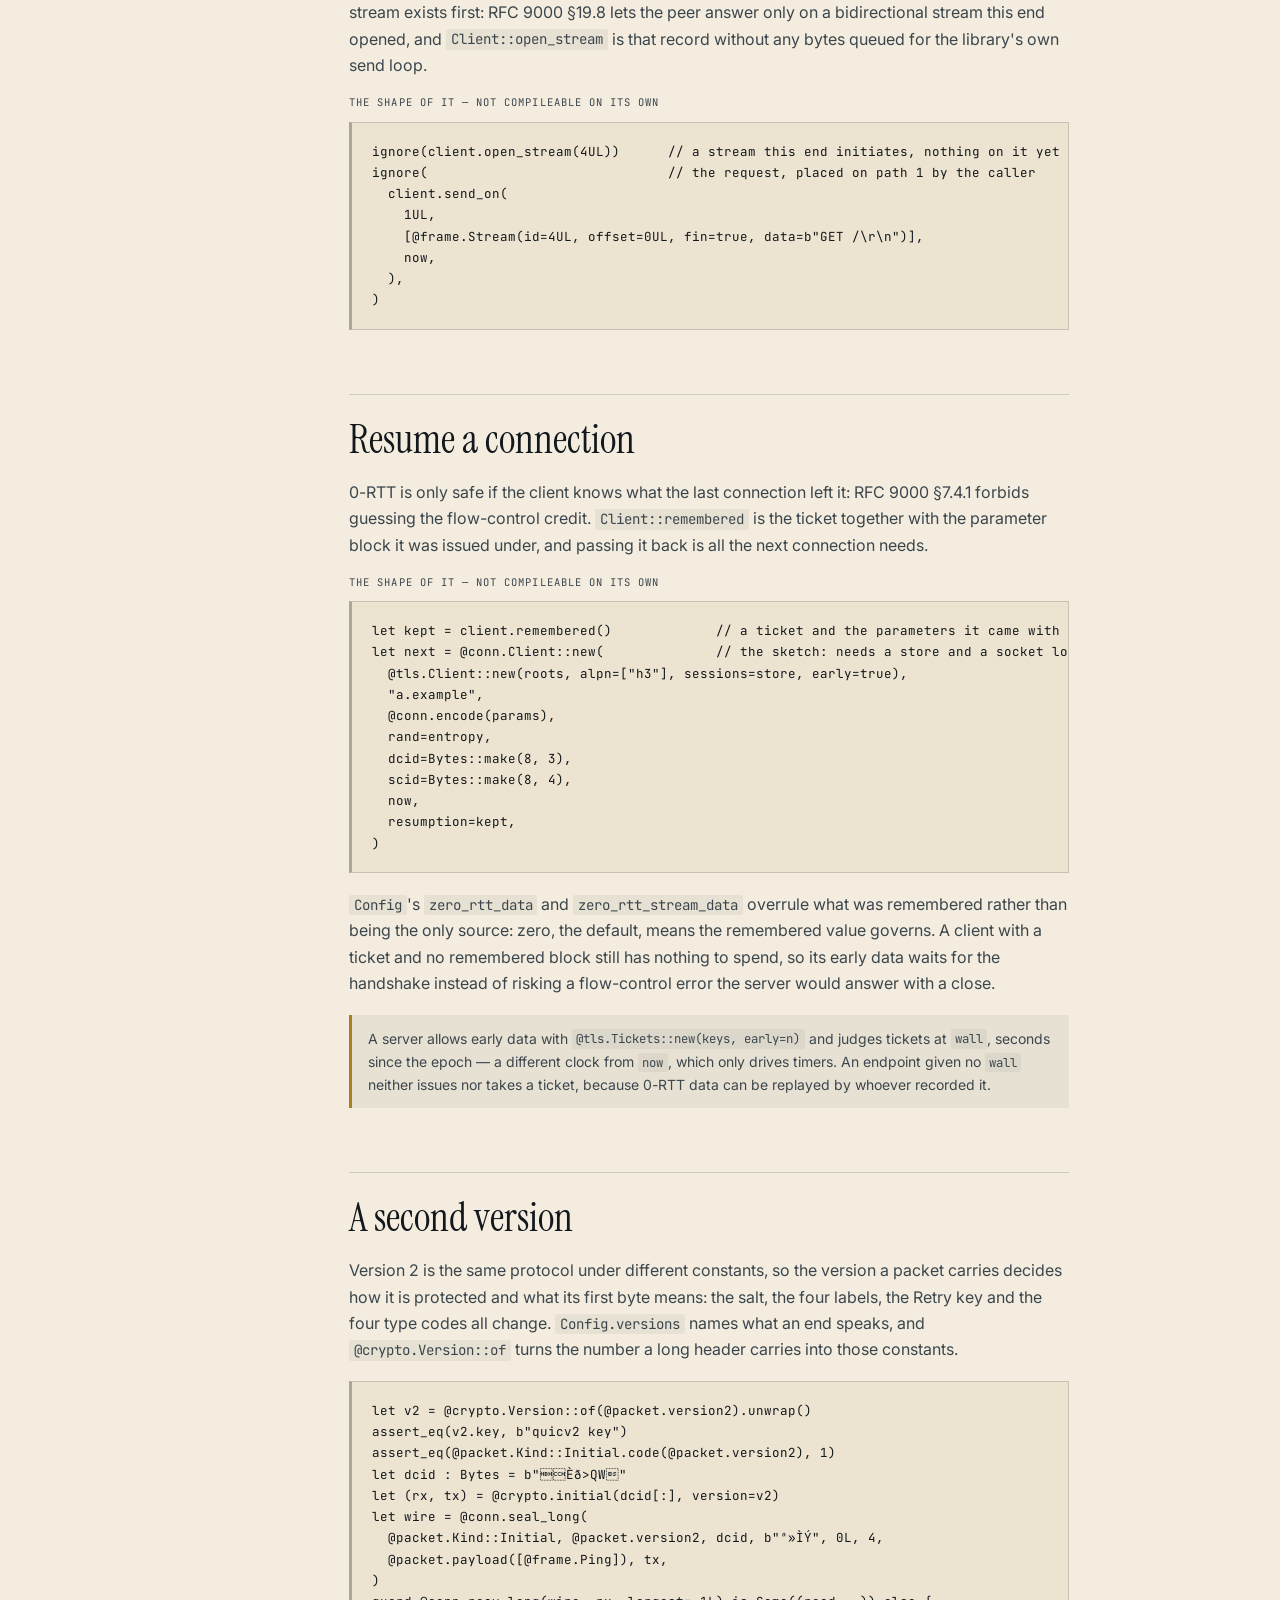
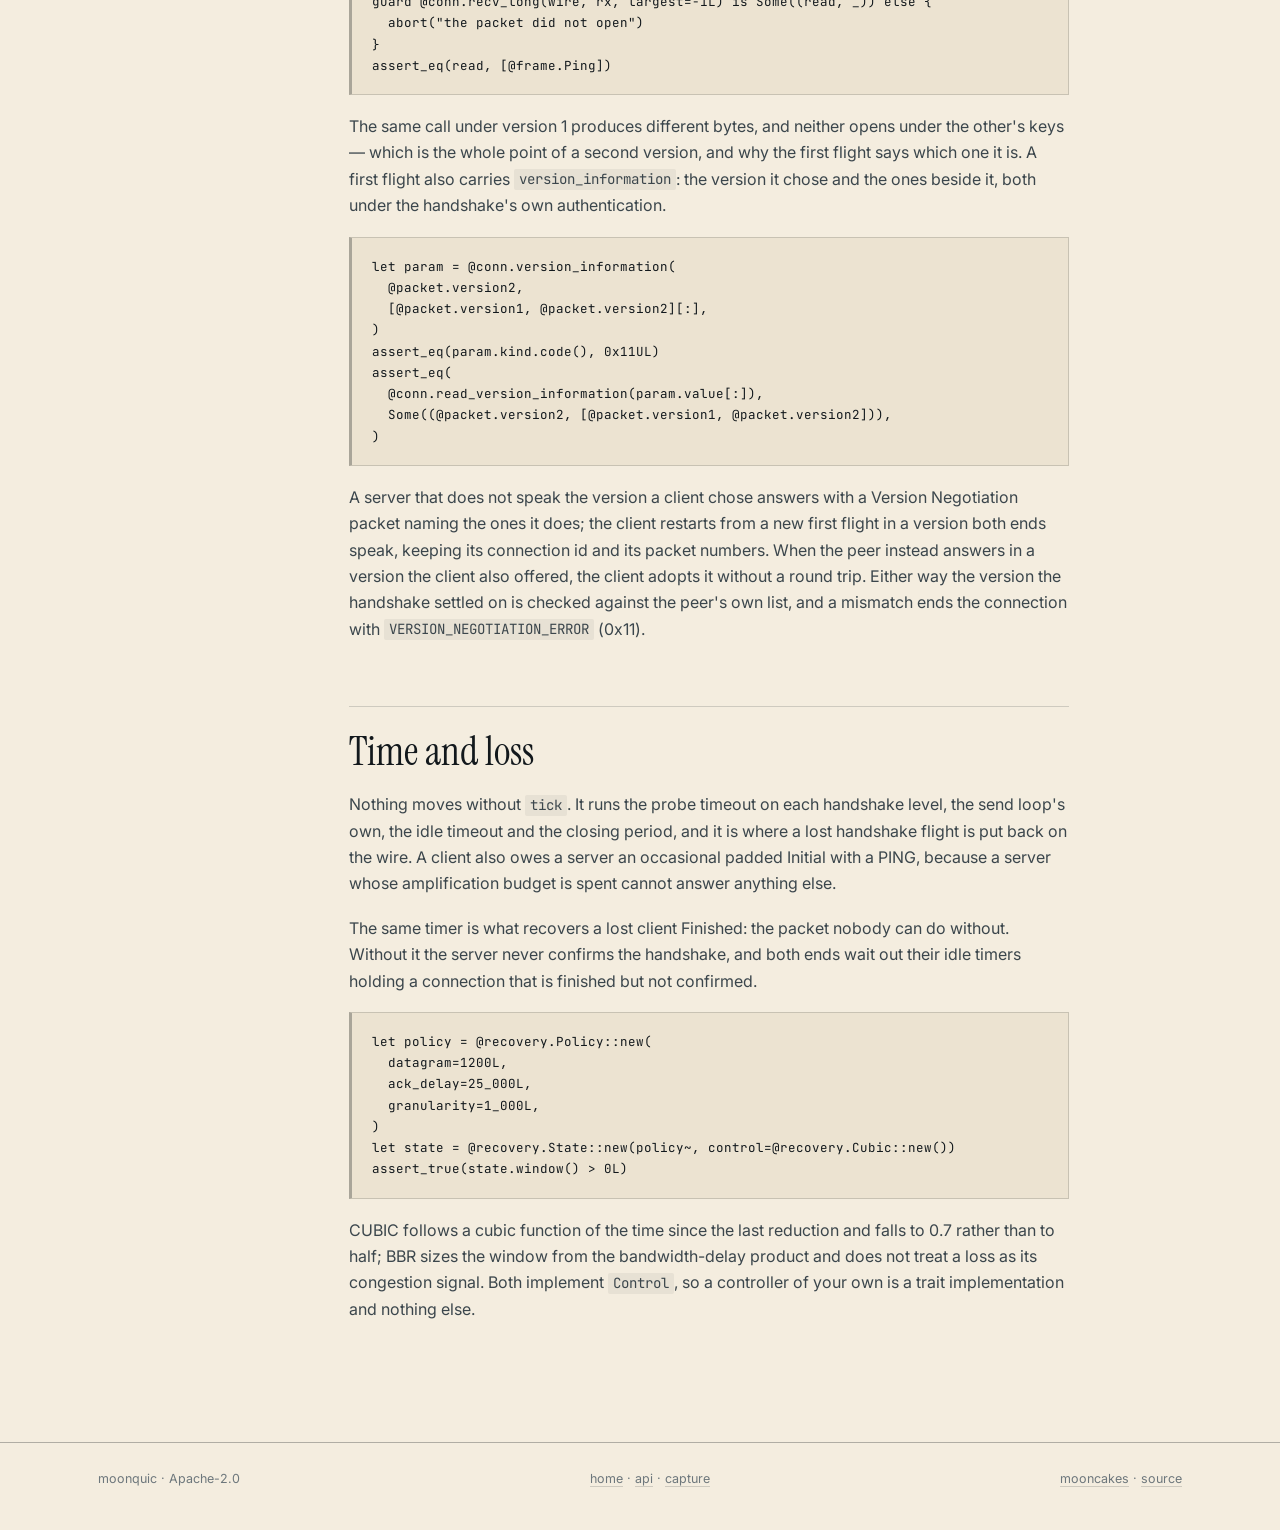
==== commit d053779e: "docs(moonquic): version 2 in the README, the guide, the API reference and the skill. The README gain" ====
--- a/docs/guide.html
+++ b/docs/guide.html
@@ -88,6 +88,7 @@
         <li><a href="#protect">Protect a packet</a></li>
         <li><a href="#paths">A second path</a></li>
         <li><a href="#resume">Resume a connection</a></li>
+        <li><a href="#versions">A second version</a></li>
         <li><a href="#time">Time and loss</a></li>
       </ol>
     </nav>
@@ -225,6 +226,45 @@
         <code>now</code>, which only drives timers. An endpoint given no <code>wall</code> neither
         issues nor takes a ticket, because 0-RTT data can be replayed by whoever recorded it.</p>
 
+      <h2 id="versions">A second version</h2>
+      <p>Version 2 is the same protocol under different constants, so the version a packet carries
+        decides how it is protected and what its first byte means: the salt, the four labels, the
+        Retry key and the four type codes all change. <code>Config.versions</code> names what an end
+        speaks, and <code>@crypto.Version::of</code> turns the number a long header carries into
+        those constants.</p>
+<pre class="scroll"><code>let v2 = @crypto.Version::of(@packet.version2).unwrap()
+assert_eq(v2.key, b"quicv2 key")
+assert_eq(@packet.Kind::Initial.code(@packet.version2), 1)
+let dcid : Bytes = b"Èð>QW"
+let (rx, tx) = @crypto.initial(dcid[:], version=v2)
+let wire = @conn.seal_long(
+  @packet.Kind::Initial, @packet.version2, dcid, b"ª»ÌÝ", 0L, 4,
+  @packet.payload([@frame.Ping]), tx,
+)
+guard @conn.recv_long(wire, rx, largest=-1L) is Some((read, _)) else {
+  abort("the packet did not open")
+}
+assert_eq(read, [@frame.Ping])</code></pre>
+      <p>The same call under version 1 produces different bytes, and neither opens under the other's
+        keys — which is the whole point of a second version, and why the first flight says which one
+        it is. A first flight also carries <code>version_information</code>: the version it chose and
+        the ones beside it, both under the handshake's own authentication.</p>
+<pre class="scroll"><code>let param = @conn.version_information(
+  @packet.version2,
+  [@packet.version1, @packet.version2][:],
+)
+assert_eq(param.kind.code(), 0x11UL)
+assert_eq(
+  @conn.read_version_information(param.value[:]),
+  Some((@packet.version2, [@packet.version1, @packet.version2])),
+)</code></pre>
+      <p>A server that does not speak the version a client chose answers with a Version Negotiation
+        packet naming the ones it does; the client restarts from a new first flight in a version both
+        ends speak, keeping its connection id and its packet numbers. When the peer instead answers in
+        a version the client also offered, the client adopts it without a round trip. Either way the
+        version the handshake settled on is checked against the peer's own list, and a mismatch ends
+        the connection with <code>VERSION_NEGOTIATION_ERROR</code> (0x11).</p>
+
       <h2 id="time">Time and loss</h2>
       <p>Nothing moves without <code>tick</code>. It runs the probe timeout on each handshake level,
         the send loop's own, the idle timeout and the closing period, and it is where a lost handshake
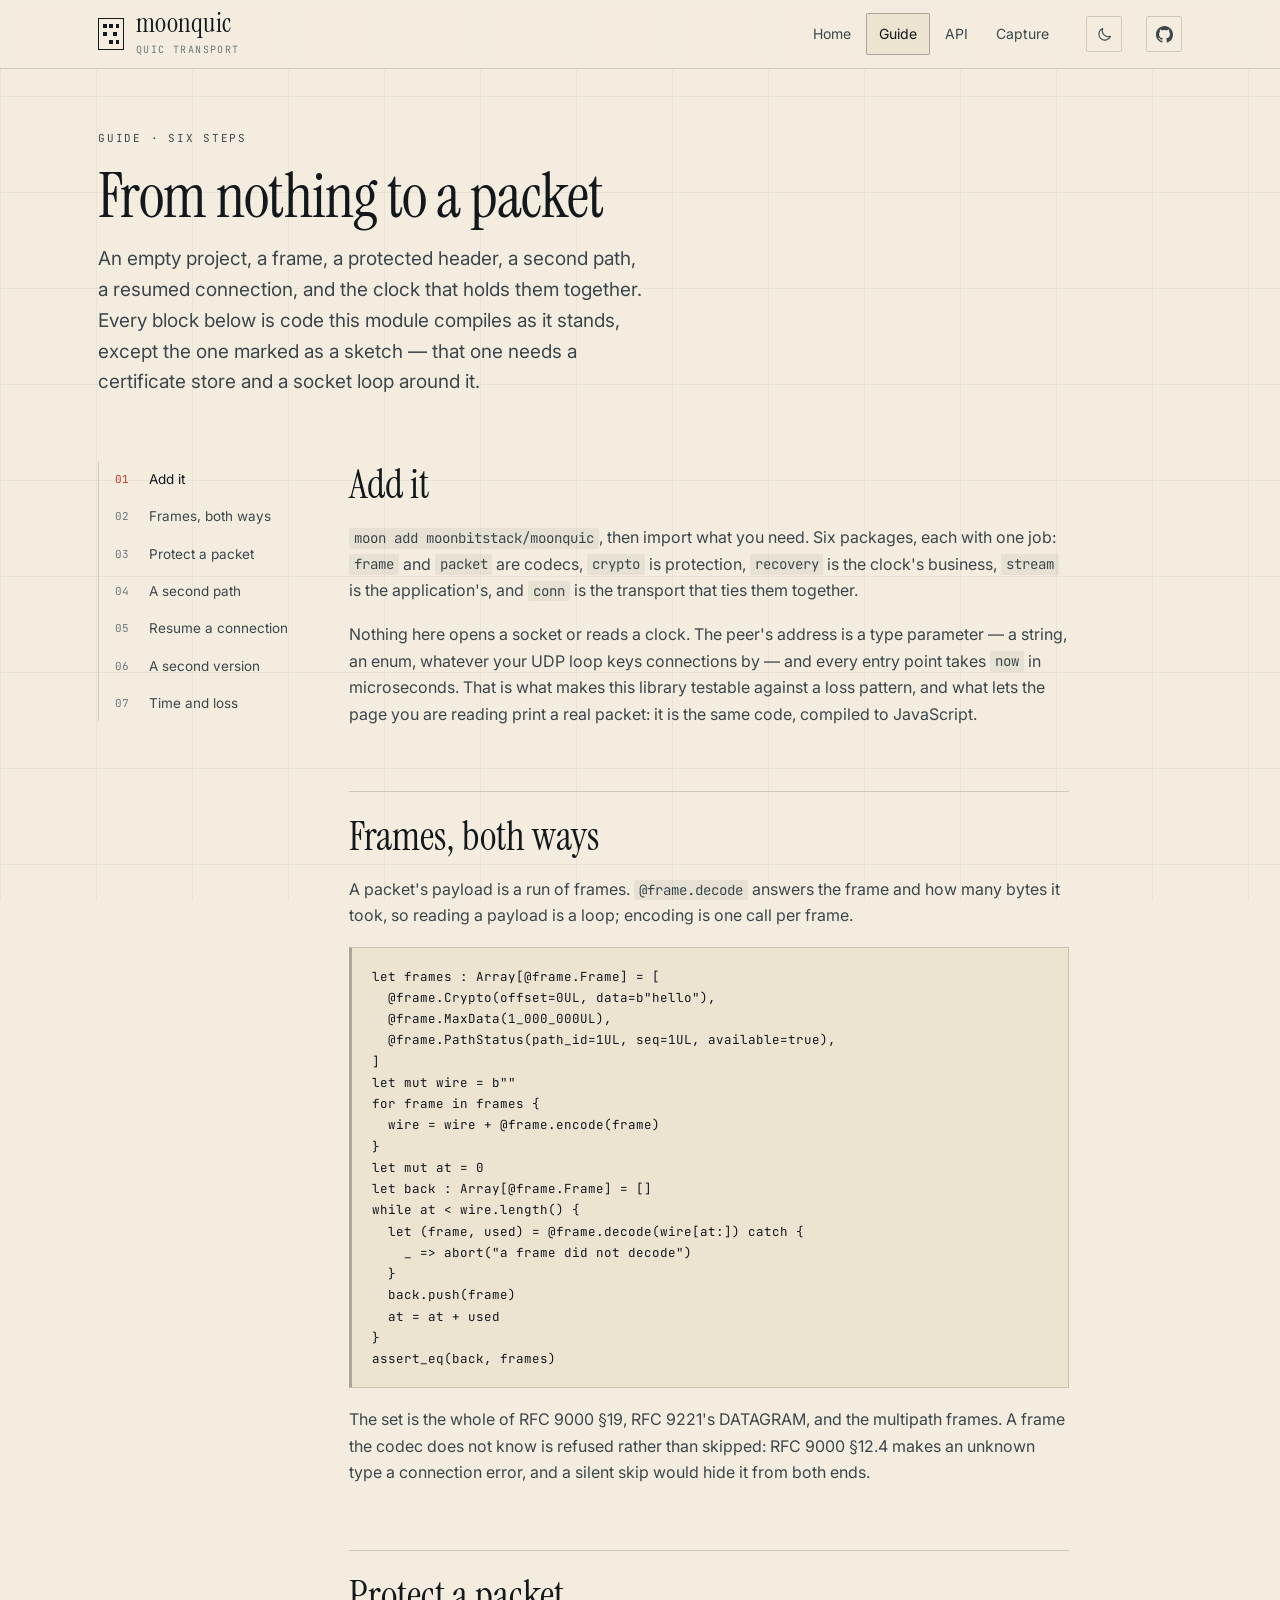
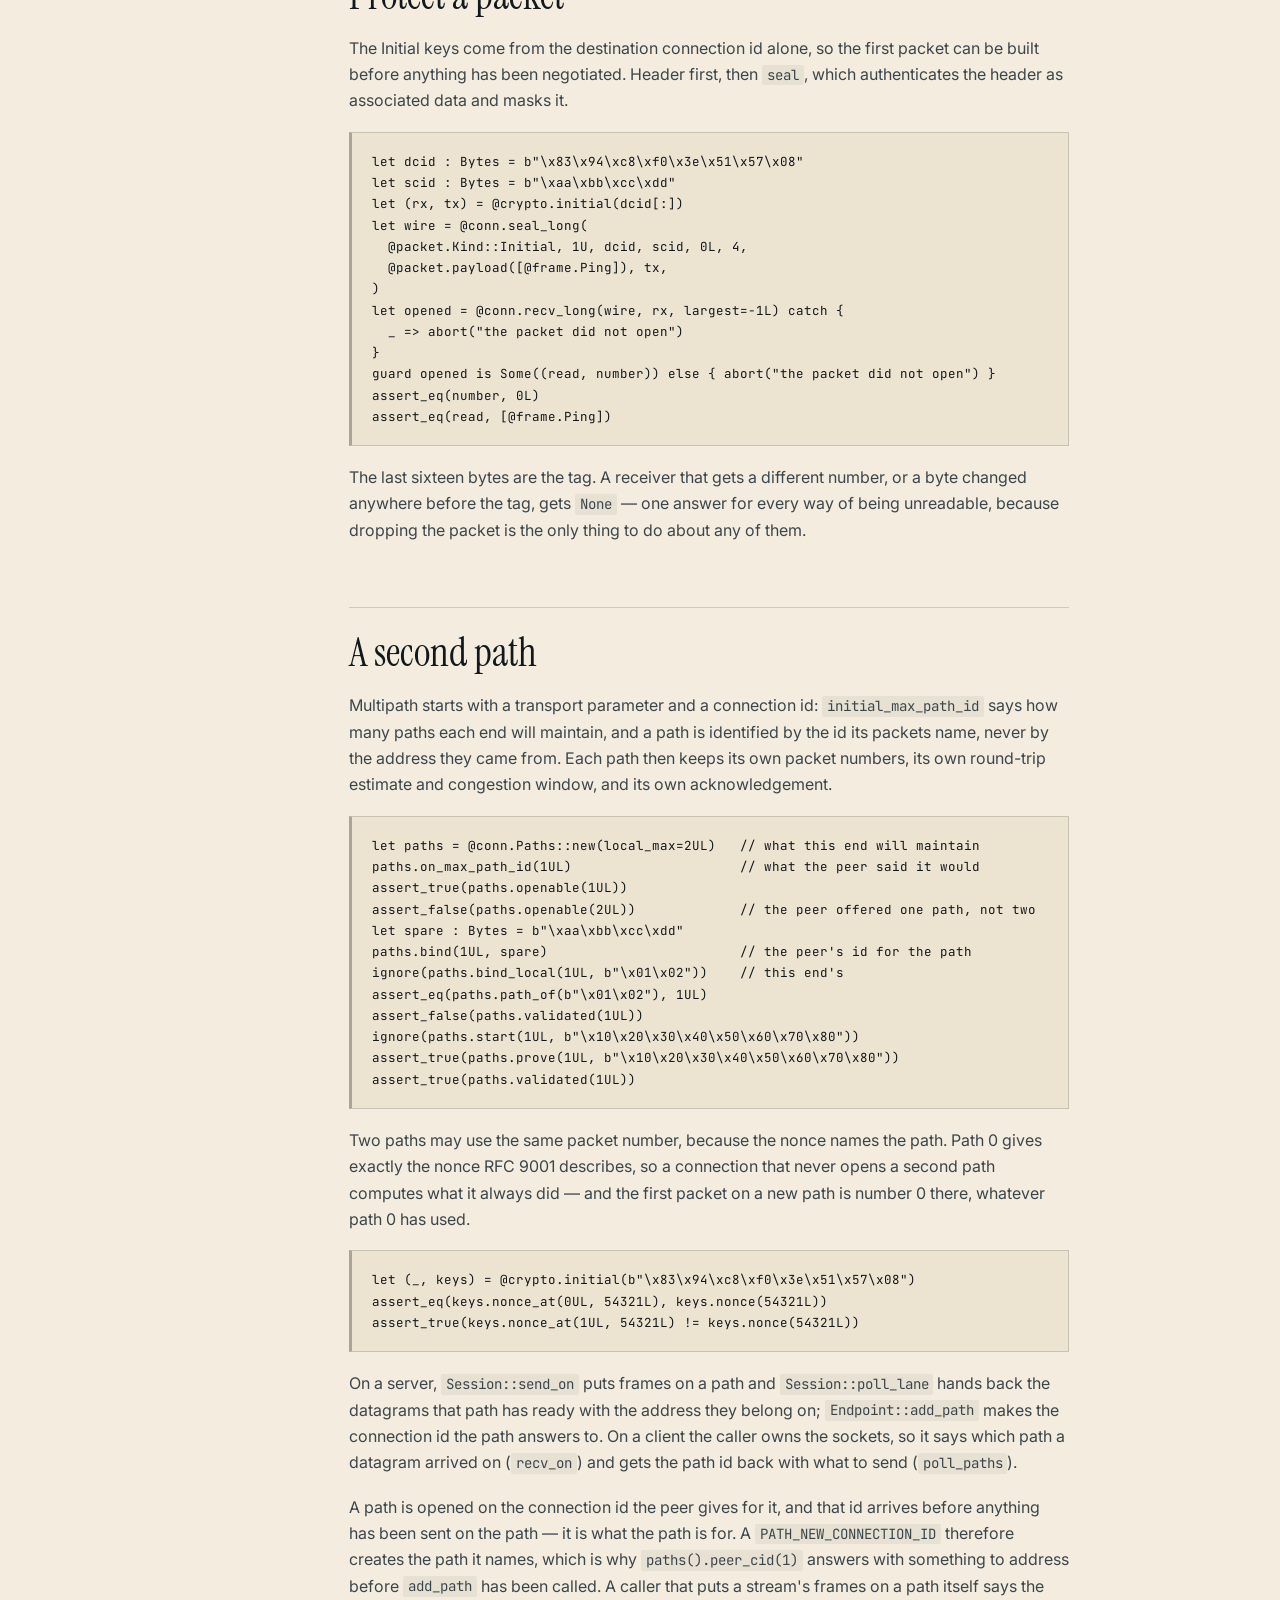
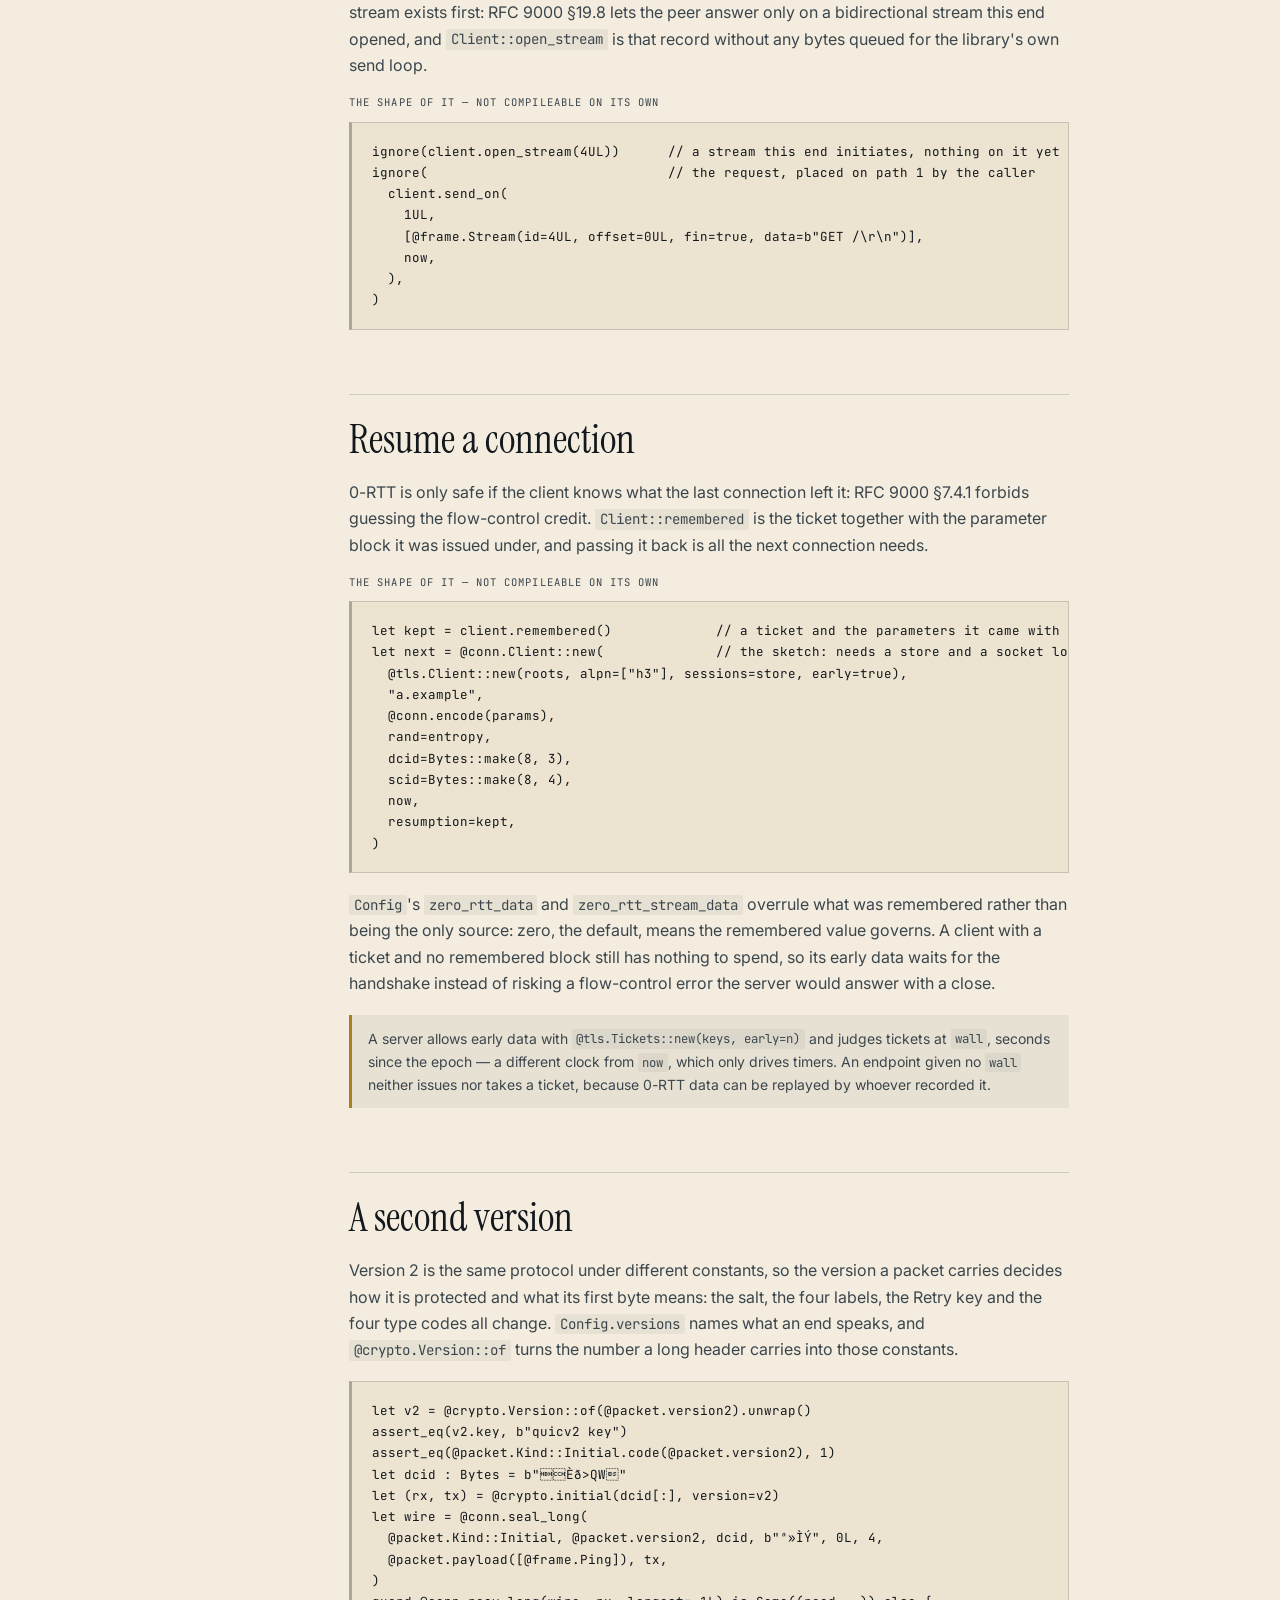
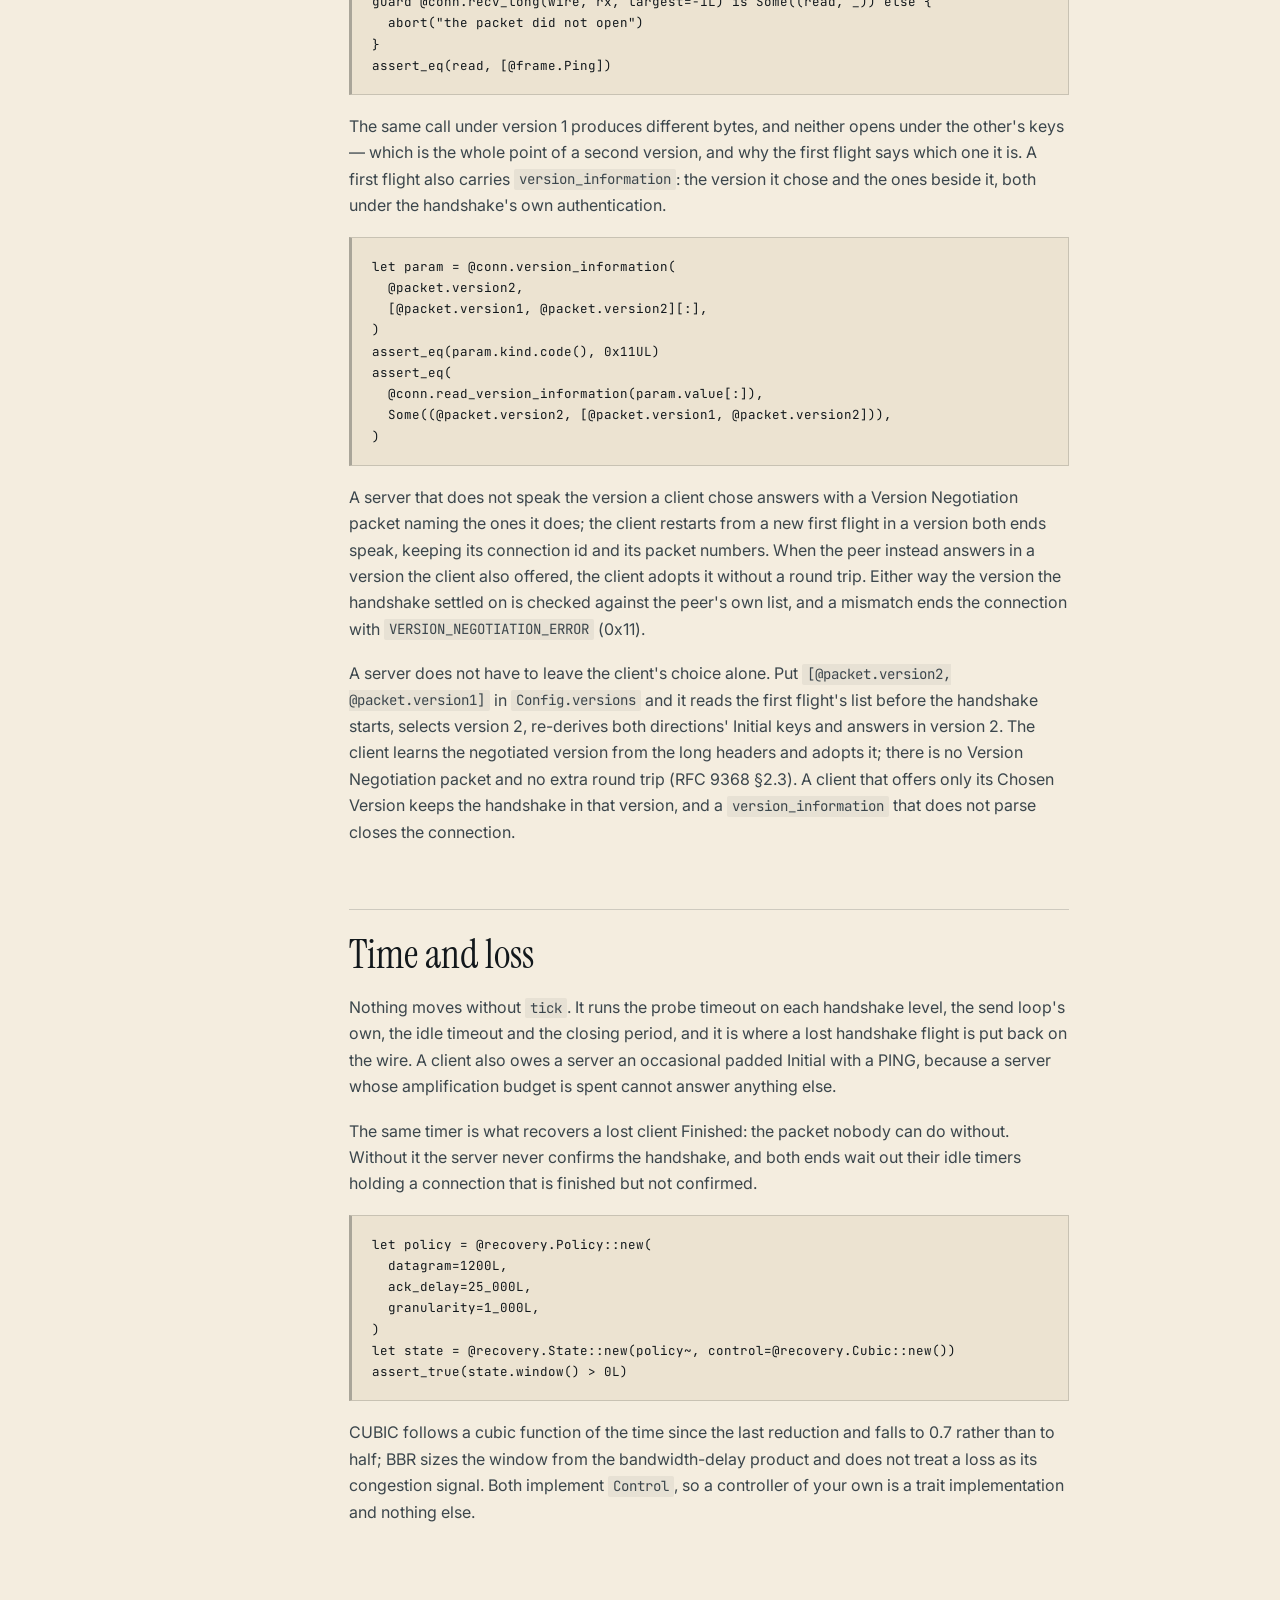
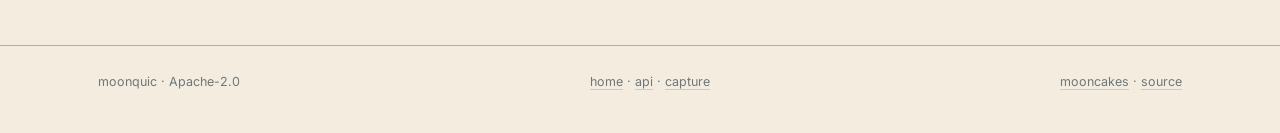
==== commit 8ddc3ed9: "docs(moonquic): server-side conversion and the raw-stream ngtcp2 peer. The README's version section " ====
--- a/docs/guide.html
+++ b/docs/guide.html
@@ -264,6 +264,14 @@
         a version the client also offered, the client adopts it without a round trip. Either way the
         version the handshake settled on is checked against the peer's own list, and a mismatch ends
         the connection with <code>VERSION_NEGOTIATION_ERROR</code> (0x11).</p>
+      <p>A server does not have to leave the client's choice alone. Put
+        <code>[@packet.version2, @packet.version1]</code> in <code>Config.versions</code> and it
+        reads the first flight's list before the handshake starts, selects version 2, re-derives
+        both directions' Initial keys and answers in version 2. The client learns the negotiated
+        version from the long headers and adopts it; there is no Version Negotiation packet and no
+        extra round trip (RFC 9368 §2.3). A client that offers only its Chosen Version keeps the
+        handshake in that version, and a <code>version_information</code> that does not parse closes
+        the connection.</p>
 
       <h2 id="time">Time and loss</h2>
       <p>Nothing moves without <code>tick</code>. It runs the probe timeout on each handshake level,
